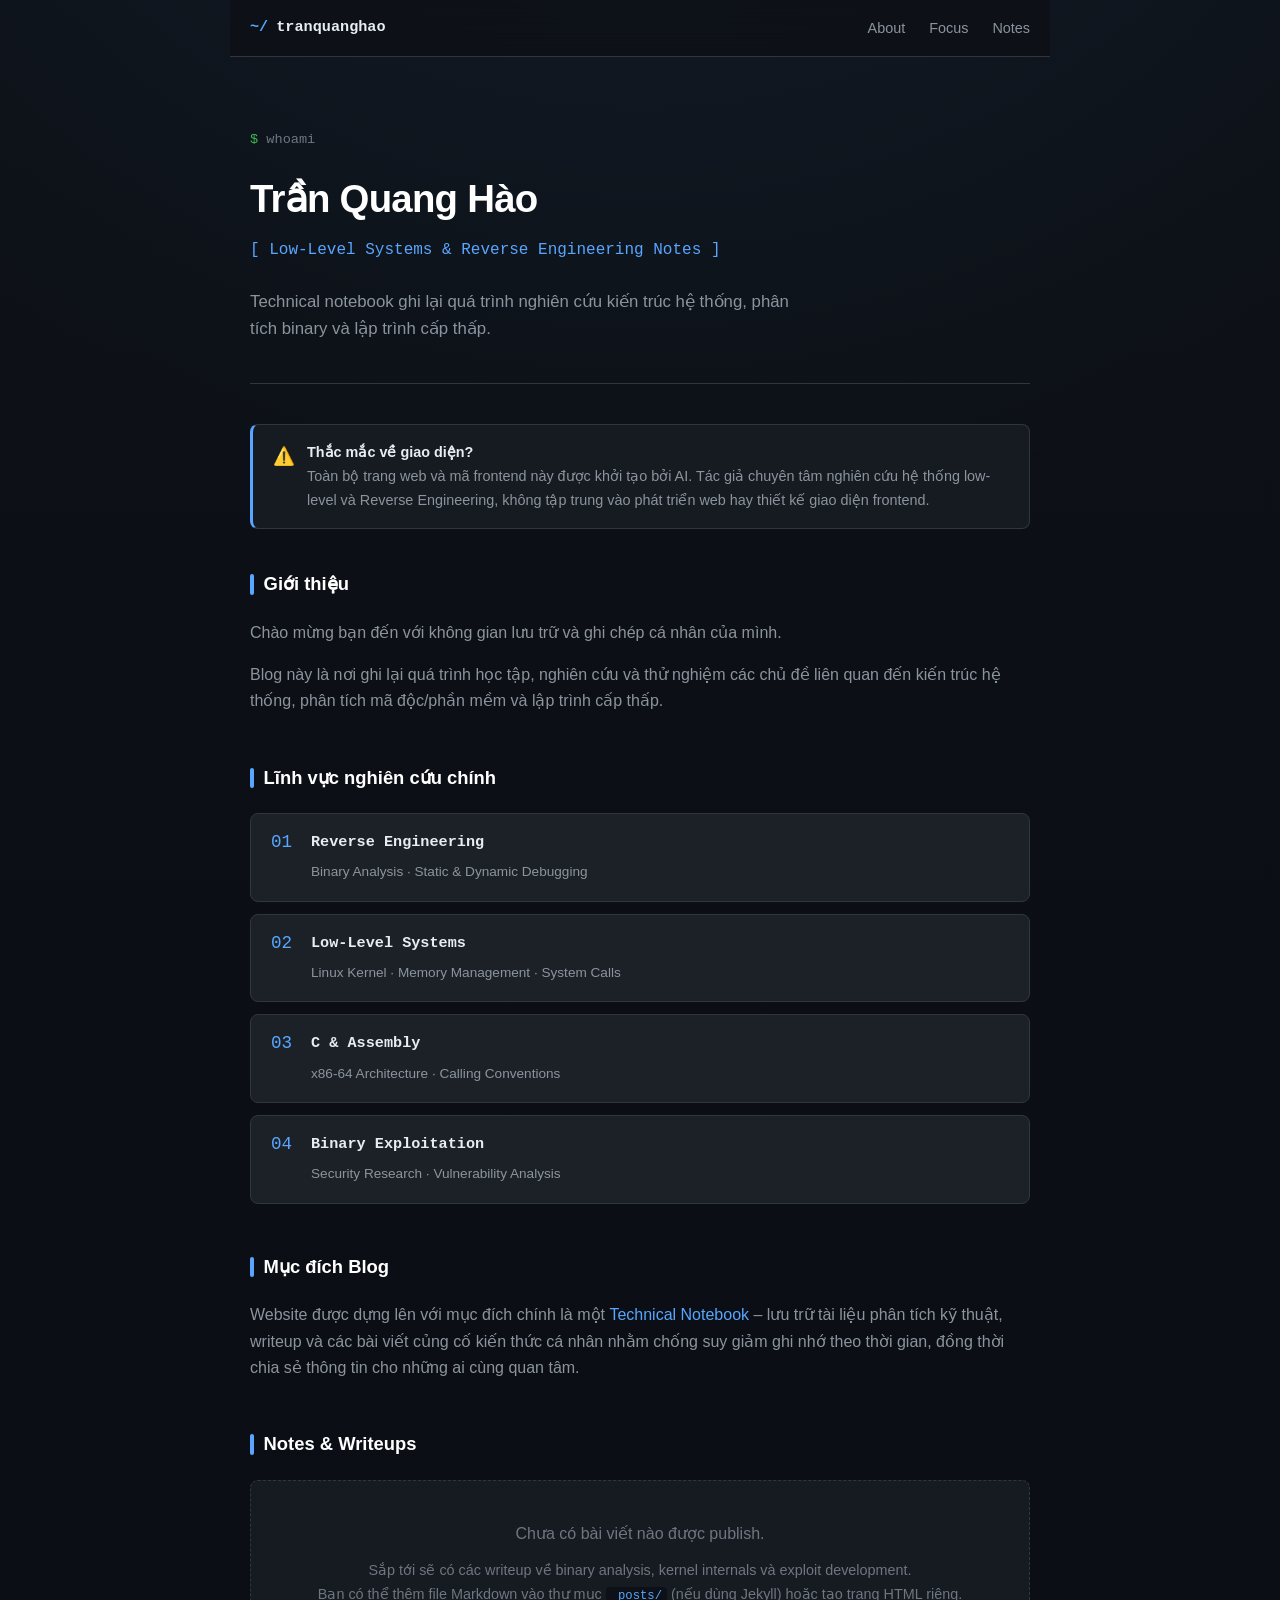
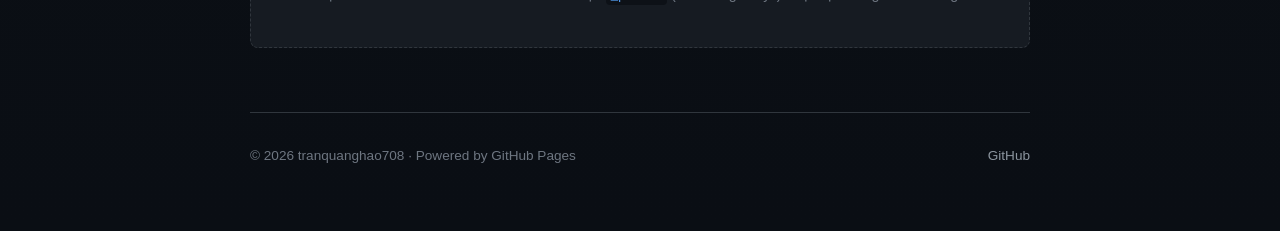
==== index.html @ 5f09a990 "Update index.html" ====
<!DOCTYPE html>
<html lang="vi">
<head>
    <meta charset="UTF-8">
    <meta name="viewport" content="width=device-width, initial-scale=1.0">
    <meta name="description" content="Technical notebook của Trần Quang Hào – Low-Level Systems, Reverse Engineering, Binary Analysis & Security Research.">
    <meta name="author" content="Trần Quang Hào">
    <title>Trần Quang Hào | Low-Level Systems & Reverse Engineering</title>
    
    <!-- Optional: Favicon (bạn có thể thay bằng file riêng) -->
    <link rel="icon" href="data:image/svg+xml,<svg xmlns='http://www.w3.org/2000/svg' viewBox='0 0 100 100'><text y='.9em' font-size='90'>⬡</text></svg>">
    
    <style>
        :root {
            --bg: #0d1117;
            --bg-elevated: #161b22;
            --bg-card: #1c2128;
            --border: #30363d;
            --border-hover: #484f58;
            --text: #e6edf3;
            --text-muted: #8b949e;
            --text-dim: #6e7681;
            --accent: #58a6ff;
            --accent-dim: #388bfd33;
            --green: #3fb950;
            --orange: #d29922;
            --red: #f85149;
            --code-bg: #0d1117;
            --font-mono: "SFMono-Regular", "Cascadia Code", "Fira Code", Consolas, "Liberation Mono", Menlo, monospace;
            --font-sans: -apple-system, BlinkMacSystemFont, "Segoe UI", "Noto Sans", Helvetica, Arial, sans-serif;
            --radius: 8px;
            --shadow: 0 4px 24px rgba(0,0,0,0.4);
        }

        * {
            box-sizing: border-box;
            margin: 0;
            padding: 0;
        }

        html {
            scroll-behavior: smooth;
        }

        body {
            font-family: var(--font-sans);
            background: var(--bg);
            color: var(--text);
            line-height: 1.65;
            min-height: 100vh;
            background-image: 
                radial-gradient(ellipse 80% 50% at 50% -20%, rgba(88, 166, 255, 0.08), transparent),
                linear-gradient(180deg, var(--bg) 0%, #0a0e14 100%);
        }

        /* ===== Layout ===== */
        .container {
            max-width: 820px;
            margin: 0 auto;
            padding: 0 1.25rem 4rem;
        }

        /* ===== Header / Nav ===== */
        .top-bar {
            position: sticky;
            top: 0;
            z-index: 100;
            background: rgba(13, 17, 23, 0.85);
            backdrop-filter: blur(12px);
            border-bottom: 1px solid var(--border);
            margin: 0 -1.25rem 2.5rem;
            padding: 0 1.25rem;
        }

        .nav {
            display: flex;
            align-items: center;
            justify-content: space-between;
            height: 56px;
            max-width: 820px;
            margin: 0 auto;
        }

        .logo {
            font-family: var(--font-mono);
            font-size: 0.95rem;
            font-weight: 600;
            color: var(--text);
            text-decoration: none;
            display: flex;
            align-items: center;
            gap: 0.5rem;
        }

        .logo span {
            color: var(--accent);
        }

        .nav-links {
            display: flex;
            gap: 1.5rem;
            list-style: none;
        }

        .nav-links a {
            color: var(--text-muted);
            text-decoration: none;
            font-size: 0.9rem;
            transition: color 0.2s;
        }

        .nav-links a:hover {
            color: var(--accent);
        }

        /* ===== Hero ===== */
        header.hero {
            padding: 2rem 0 2.5rem;
            border-bottom: 1px solid var(--border);
            margin-bottom: 2.5rem;
        }

        .terminal-prompt {
            font-family: var(--font-mono);
            font-size: 0.85rem;
            color: var(--text-dim);
            margin-bottom: 1rem;
        }

        .terminal-prompt::before {
            content: "$ ";
            color: var(--green);
        }

        h1 {
            font-size: clamp(1.8rem, 5vw, 2.4rem);
            font-weight: 700;
            letter-spacing: -0.02em;
            color: #fff;
            margin-bottom: 0.4rem;
        }

        .subtitle {
            font-family: var(--font-mono);
            font-size: 1rem;
            color: var(--accent);
            margin-bottom: 1.5rem;
        }

        .tagline {
            color: var(--text-muted);
            font-size: 1.05rem;
            max-width: 540px;
        }

        /* ===== Disclaimer ===== */
        .disclaimer {
            background: var(--bg-elevated);
            border: 1px solid var(--border);
            border-left: 3px solid var(--accent);
            border-radius: var(--radius);
            padding: 1rem 1.25rem;
            margin-bottom: 2.5rem;
            font-size: 0.9rem;
            color: var(--text-muted);
            display: flex;
            gap: 0.75rem;
            align-items: flex-start;
        }

        .disclaimer-icon {
            font-size: 1.1rem;
            flex-shrink: 0;
            margin-top: 1px;
        }

        /* ===== Sections ===== */
        section {
            margin-bottom: 3rem;
        }

        .section-title {
            font-size: 1.15rem;
            font-weight: 600;
            color: #fff;
            margin-bottom: 1.25rem;
            display: flex;
            align-items: center;
            gap: 0.6rem;
        }

        .section-title::before {
            content: "";
            width: 4px;
            height: 1.1em;
            background: var(--accent);
            border-radius: 2px;
        }

        /* ===== Cards ===== */
        .card-grid {
            display: grid;
            gap: 1rem;
        }

        .card {
            background: var(--bg-card);
            border: 1px solid var(--border);
            border-radius: var(--radius);
            padding: 1.25rem 1.4rem;
            transition: border-color 0.2s, transform 0.2s, box-shadow 0.2s;
        }

        .card:hover {
            border-color: var(--border-hover);
            transform: translateY(-2px);
            box-shadow: var(--shadow);
        }

        .card h3 {
            font-family: var(--font-mono);
            font-size: 0.95rem;
            color: var(--accent);
            margin-bottom: 0.4rem;
            display: flex;
            align-items: center;
            gap: 0.5rem;
        }

        .card h3::before {
            content: "▸";
            color: var(--green);
            font-size: 0.85rem;
        }

        .card p {
            font-size: 0.9rem;
            color: var(--text-muted);
            margin: 0;
        }

        /* ===== Focus list (improved) ===== */
        .focus-list {
            list-style: none;
            display: grid;
            gap: 0.75rem;
        }

        .focus-item {
            background: var(--bg-card);
            border: 1px solid var(--border);
            border-radius: var(--radius);
            padding: 1rem 1.25rem;
            display: flex;
            align-items: flex-start;
            gap: 1rem;
            transition: border-color 0.2s;
        }

        .focus-item:hover {
            border-color: var(--accent);
        }

        .focus-icon {
            font-family: var(--font-mono);
            color: var(--accent);
            font-size: 1.1rem;
            line-height: 1.4;
            min-width: 1.5rem;
        }

        .focus-content strong {
            display: block;
            font-family: var(--font-mono);
            font-size: 0.95rem;
            color: var(--text);
            margin-bottom: 0.2rem;
        }

        .focus-content span {
            font-size: 0.85rem;
            color: var(--text-muted);
        }

        /* ===== About text ===== */
        .prose p {
            margin-bottom: 1rem;
            color: var(--text-muted);
        }

        .prose em {
            color: var(--accent);
            font-style: normal;
            font-weight: 500;
        }

        /* ===== Posts placeholder ===== */
        .posts-empty {
            background: var(--bg-elevated);
            border: 1px dashed var(--border);
            border-radius: var(--radius);
            padding: 2.5rem 1.5rem;
            text-align: center;
            color: var(--text-dim);
        }

        .posts-empty code {
            font-family: var(--font-mono);
            background: var(--code-bg);
            padding: 0.15em 0.4em;
            border-radius: 4px;
            color: var(--accent);
            font-size: 0.85em;
        }

        /* ===== Footer ===== */
        footer {
            margin-top: 4rem;
            padding-top: 2rem;
            border-top: 1px solid var(--border);
            display: flex;
            flex-wrap: wrap;
            justify-content: space-between;
            align-items: center;
            gap: 1rem;
            font-size: 0.85rem;
            color: var(--text-dim);
        }

        footer a {
            color: var(--text-muted);
            text-decoration: none;
            transition: color 0.2s;
        }

        footer a:hover {
            color: var(--accent);
        }

        .footer-links {
            display: flex;
            gap: 1.25rem;
        }

        /* ===== Responsive ===== */
        @media (max-width: 600px) {
            .nav-links {
                gap: 1rem;
            }
            .nav-links a {
                font-size: 0.85rem;
            }
            .focus-item {
                padding: 0.9rem 1rem;
            }
            footer {
                flex-direction: column;
                text-align: center;
            }
        }

        /* ===== Selection ===== */
        ::selection {
            background: var(--accent-dim);
            color: var(--accent);
        }
    </style>
</head>
<body>
    <div class="container">
        <!-- Top navigation -->
        <div class="top-bar">
            <nav class="nav">
                <a href="#" class="logo">
                    <span>~/</span>tranquanghao
                </a>
                <ul class="nav-links">
                    <li><a href="#about">About</a></li>
                    <li><a href="#focus">Focus</a></li>
                    <li><a href="#posts">Notes</a></li>
                </ul>
            </nav>
        </div>

        <!-- Hero -->
        <header class="hero">
            <div class="terminal-prompt">whoami</div>
            <h1>Trần Quang Hào</h1>
            <p class="subtitle">[ Low-Level Systems & Reverse Engineering Notes ]</p>
            <p class="tagline">
                Technical notebook ghi lại quá trình nghiên cứu kiến trúc hệ thống, 
                phân tích binary và lập trình cấp thấp.
            </p>
        </header>

        <!-- Disclaimer -->
        <div class="disclaimer">
            <span class="disclaimer-icon">⚠️</span>
            <div>
                <strong style="color: var(--text);">Thắc mắc về giao diện?</strong><br>
                Toàn bộ trang web và mã frontend này được khởi tạo bởi AI. 
                Tác giả chuyên tâm nghiên cứu hệ thống low-level và Reverse Engineering, 
                không tập trung vào phát triển web hay thiết kế giao diện frontend.
            </div>
        </div>

        <!-- About -->
        <section id="about">
            <h2 class="section-title">Giới thiệu</h2>
            <div class="prose">
                <p>Chào mừng bạn đến với không gian lưu trữ và ghi chép cá nhân của mình.</p>
                <p>
                    Blog này là nơi ghi lại quá trình học tập, nghiên cứu và thử nghiệm 
                    các chủ đề liên quan đến kiến trúc hệ thống, phân tích mã độc/phần mềm 
                    và lập trình cấp thấp.
                </p>
            </div>
        </section>

        <!-- Focus areas -->
        <section id="focus">
            <h2 class="section-title">Lĩnh vực nghiên cứu chính</h2>
            <ul class="focus-list">
                <li class="focus-item">
                    <span class="focus-icon">01</span>
                    <div class="focus-content">
                        <strong>Reverse Engineering</strong>
                        <span>Binary Analysis · Static & Dynamic Debugging</span>
                    </div>
                </li>
                <li class="focus-item">
                    <span class="focus-icon">02</span>
                    <div class="focus-content">
                        <strong>Low-Level Systems</strong>
                        <span>Linux Kernel · Memory Management · System Calls</span>
                    </div>
                </li>
                <li class="focus-item">
                    <span class="focus-icon">03</span>
                    <div class="focus-content">
                        <strong>C & Assembly</strong>
                        <span>x86-64 Architecture · Calling Conventions</span>
                    </div>
                </li>
                <li class="focus-item">
                    <span class="focus-icon">04</span>
                    <div class="focus-content">
                        <strong>Binary Exploitation</strong>
                        <span>Security Research · Vulnerability Analysis</span>
                    </div>
                </li>
            </ul>
        </section>

        <!-- Purpose -->
        <section>
            <h2 class="section-title">Mục đích Blog</h2>
            <div class="prose">
                <p>
                    Website được dựng lên với mục đích chính là một 
                    <em>Technical Notebook</em> – lưu trữ tài liệu phân tích kỹ thuật, 
                    writeup và các bài viết củng cố kiến thức cá nhân nhằm chống suy giảm 
                    ghi nhớ theo thời gian, đồng thời chia sẻ thông tin cho những ai cùng quan tâm.
                </p>
            </div>
        </section>

        <!-- Posts / Notes (placeholder for future content) -->
        <section id="posts">
            <h2 class="section-title">Notes & Writeups</h2>
            <div class="posts-empty">
                <p style="margin-bottom: 0.75rem;">Chưa có bài viết nào được publish.</p>
                <p style="font-size: 0.9rem;">
                    Sắp tới sẽ có các writeup về binary analysis, kernel internals và exploit development.<br>
                    Bạn có thể thêm file Markdown vào thư mục <code>_posts/</code> (nếu dùng Jekyll) 
                    hoặc tạo trang HTML riêng.
                </p>
            </div>
        </section>

        <!-- Footer -->
        <footer>
            <p>© 2026 tranquanghao708 · Powered by GitHub Pages</p>
            <div class="footer-links">
                <a href="https://github.com/tranquanghao708" target="_blank" rel="noopener">GitHub</a>
                <!-- Thêm link khác nếu muốn: Twitter/X, LinkedIn, Email... -->
            </div>
        </footer>
    </div>

    <script>
        // Smooth highlight nav khi scroll (optional, nhẹ)
        const sections = document.querySelectorAll('section[id]');
        const navLinks = document.querySelectorAll('.nav-links a');

        window.addEventListener('scroll', () => {
            let current = '';
            sections.forEach(section => {
                const sectionTop = section.offsetTop - 100;
                if (scrollY >= sectionTop) {
                    current = section.getAttribute('id');
                }
            });
            navLinks.forEach(link => {
                link.style.color = '';
                if (link.getAttribute('href') === `#${current}`) {
                    link.style.color = 'var(--accent)';
                }
            });
        });
    </script>
</body>
</html>
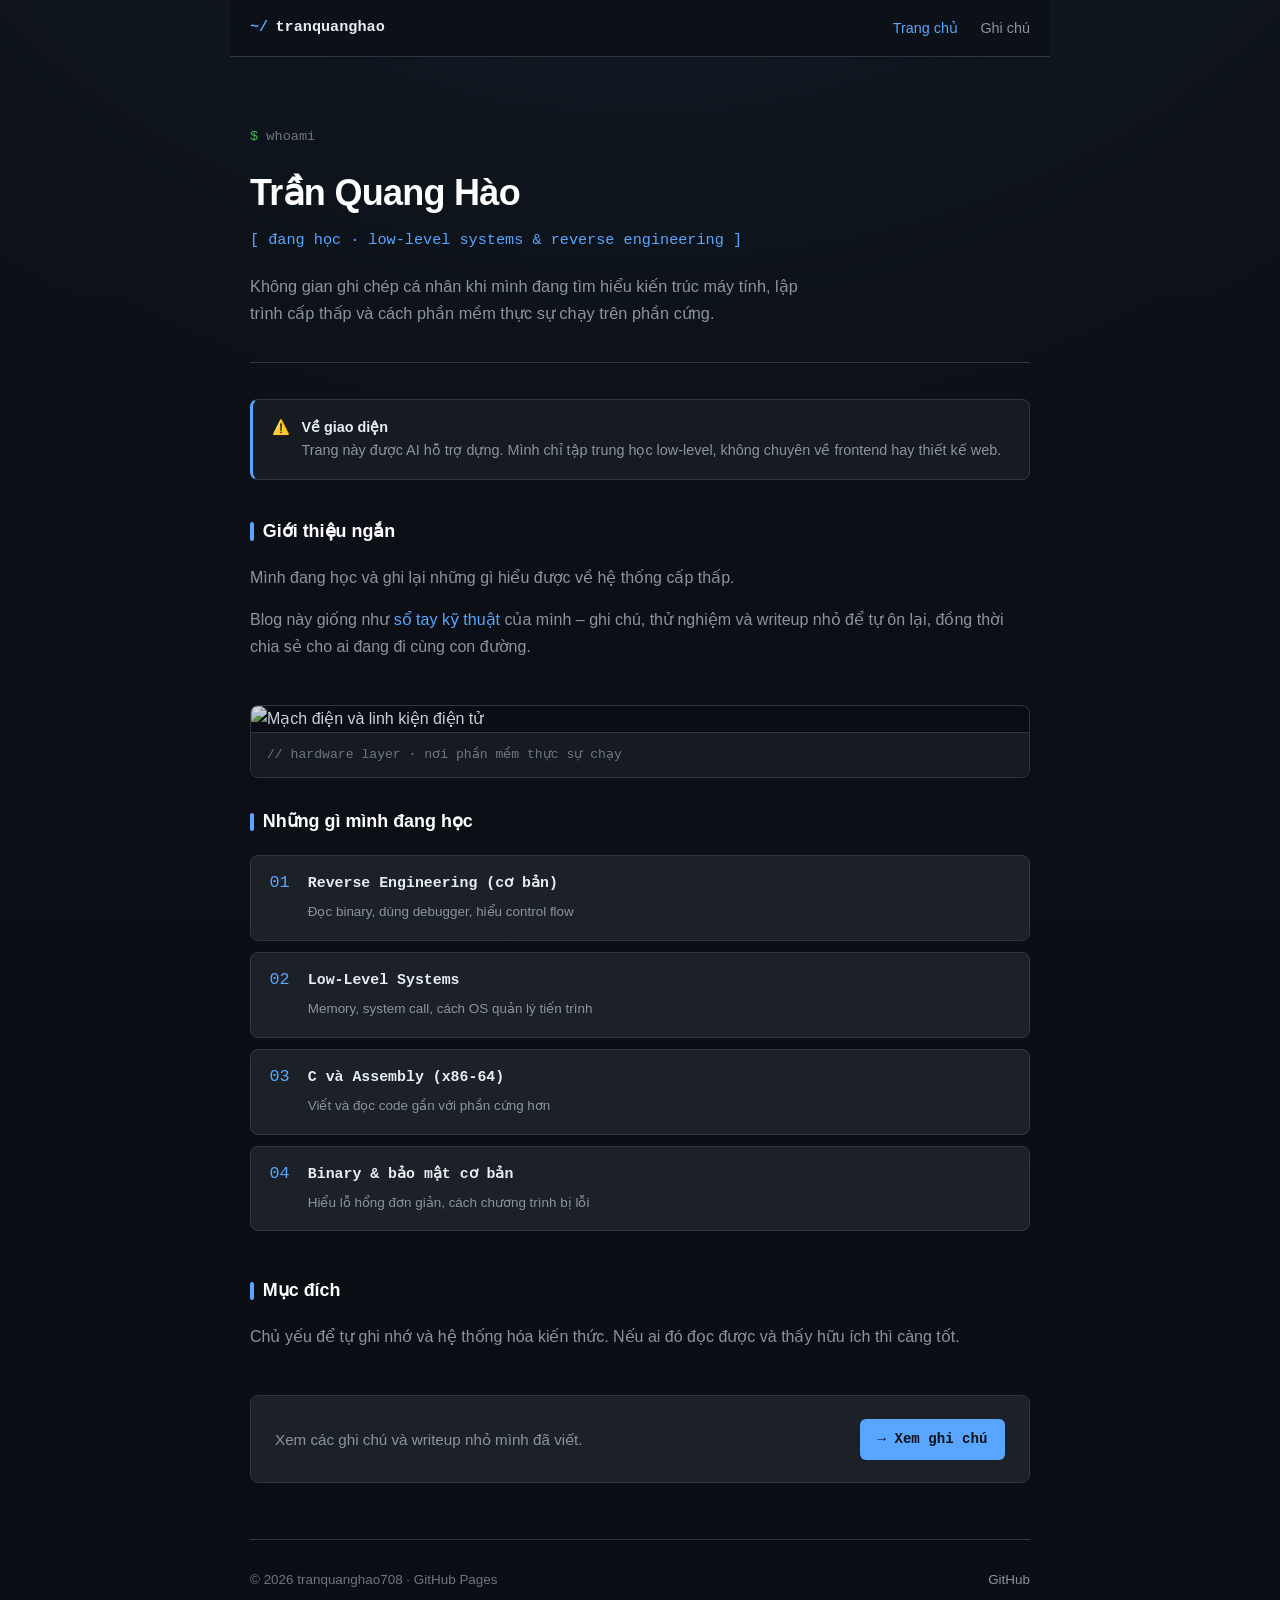
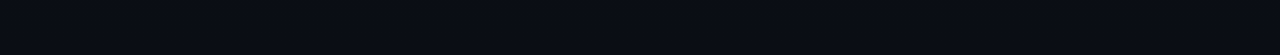
==== commit a0498700: "Update index.html" ====
--- a/index.html
+++ b/index.html
@@ -3,13 +3,9 @@
 <head>
     <meta charset="UTF-8">
     <meta name="viewport" content="width=device-width, initial-scale=1.0">
-    <meta name="description" content="Technical notebook của Trần Quang Hào – Low-Level Systems, Reverse Engineering, Binary Analysis & Security Research.">
-    <meta name="author" content="Trần Quang Hào">
-    <title>Trần Quang Hào | Low-Level Systems & Reverse Engineering</title>
-    
-    <!-- Optional: Favicon (bạn có thể thay bằng file riêng) -->
+    <meta name="description" content="Ghi chú học tập low-level systems & reverse engineering của Trần Quang Hào.">
+    <title>Trần Quang Hào | Đang học Low-Level & Reverse Engineering</title>
     <link rel="icon" href="data:image/svg+xml,<svg xmlns='http://www.w3.org/2000/svg' viewBox='0 0 100 100'><text y='.9em' font-size='90'>⬡</text></svg>">
-    
     <style>
         :root {
             --bg: #0d1117;
@@ -23,491 +19,285 @@
             --accent: #58a6ff;
             --accent-dim: #388bfd33;
             --green: #3fb950;
-            --orange: #d29922;
-            --red: #f85149;
-            --code-bg: #0d1117;
-            --font-mono: "SFMono-Regular", "Cascadia Code", "Fira Code", Consolas, "Liberation Mono", Menlo, monospace;
+            --font-mono: "SFMono-Regular", "Cascadia Code", "Fira Code", Consolas, Menlo, monospace;
             --font-sans: -apple-system, BlinkMacSystemFont, "Segoe UI", "Noto Sans", Helvetica, Arial, sans-serif;
             --radius: 8px;
             --shadow: 0 4px 24px rgba(0,0,0,0.4);
         }
-
-        * {
-            box-sizing: border-box;
-            margin: 0;
-            padding: 0;
-        }
-
-        html {
-            scroll-behavior: smooth;
-        }
-
+        * { box-sizing: border-box; margin: 0; padding: 0; }
+        html { scroll-behavior: smooth; }
         body {
             font-family: var(--font-sans);
             background: var(--bg);
             color: var(--text);
             line-height: 1.65;
             min-height: 100vh;
-            background-image: 
-                radial-gradient(ellipse 80% 50% at 50% -20%, rgba(88, 166, 255, 0.08), transparent),
+            background-image:
+                radial-gradient(ellipse 80% 50% at 50% -20%, rgba(88,166,255,0.07), transparent),
                 linear-gradient(180deg, var(--bg) 0%, #0a0e14 100%);
         }
-
-        /* ===== Layout ===== */
-        .container {
-            max-width: 820px;
-            margin: 0 auto;
-            padding: 0 1.25rem 4rem;
-        }
-
-        /* ===== Header / Nav ===== */
+        .container { max-width: 820px; margin: 0 auto; padding: 0 1.25rem 4rem; }
+
+        /* Nav */
         .top-bar {
-            position: sticky;
-            top: 0;
-            z-index: 100;
-            background: rgba(13, 17, 23, 0.85);
+            position: sticky; top: 0; z-index: 100;
+            background: rgba(13,17,23,0.88);
             backdrop-filter: blur(12px);
             border-bottom: 1px solid var(--border);
             margin: 0 -1.25rem 2.5rem;
             padding: 0 1.25rem;
         }
-
         .nav {
-            display: flex;
-            align-items: center;
-            justify-content: space-between;
-            height: 56px;
-            max-width: 820px;
-            margin: 0 auto;
-        }
-
+            display: flex; align-items: center; justify-content: space-between;
+            height: 56px; max-width: 820px; margin: 0 auto;
+        }
         .logo {
-            font-family: var(--font-mono);
-            font-size: 0.95rem;
-            font-weight: 600;
-            color: var(--text);
-            text-decoration: none;
-            display: flex;
-            align-items: center;
-            gap: 0.5rem;
-        }
-
-        .logo span {
-            color: var(--accent);
-        }
-
-        .nav-links {
-            display: flex;
-            gap: 1.5rem;
-            list-style: none;
-        }
-
+            font-family: var(--font-mono); font-size: 0.95rem; font-weight: 600;
+            color: var(--text); text-decoration: none;
+            display: flex; align-items: center; gap: 0.45rem;
+        }
+        .logo span { color: var(--accent); }
+        .nav-links { display: flex; gap: 1.4rem; list-style: none; }
         .nav-links a {
-            color: var(--text-muted);
-            text-decoration: none;
-            font-size: 0.9rem;
+            color: var(--text-muted); text-decoration: none; font-size: 0.9rem;
             transition: color 0.2s;
         }
-
-        .nav-links a:hover {
-            color: var(--accent);
-        }
-
-        /* ===== Hero ===== */
+        .nav-links a:hover, .nav-links a.active { color: var(--accent); }
+
+        /* Hero */
         header.hero {
-            padding: 2rem 0 2.5rem;
+            padding: 1.8rem 0 2.2rem;
             border-bottom: 1px solid var(--border);
-            margin-bottom: 2.5rem;
-        }
-
+            margin-bottom: 2.2rem;
+        }
         .terminal-prompt {
-            font-family: var(--font-mono);
-            font-size: 0.85rem;
-            color: var(--text-dim);
-            margin-bottom: 1rem;
-        }
-
-        .terminal-prompt::before {
-            content: "$ ";
-            color: var(--green);
-        }
-
+            font-family: var(--font-mono); font-size: 0.85rem;
+            color: var(--text-dim); margin-bottom: 0.9rem;
+        }
+        .terminal-prompt::before { content: "$ "; color: var(--green); }
         h1 {
-            font-size: clamp(1.8rem, 5vw, 2.4rem);
-            font-weight: 700;
-            letter-spacing: -0.02em;
-            color: #fff;
-            margin-bottom: 0.4rem;
-        }
-
+            font-size: clamp(1.7rem, 5vw, 2.25rem);
+            font-weight: 700; letter-spacing: -0.02em;
+            color: #fff; margin-bottom: 0.35rem;
+        }
         .subtitle {
-            font-family: var(--font-mono);
-            font-size: 1rem;
-            color: var(--accent);
-            margin-bottom: 1.5rem;
-        }
-
-        .tagline {
-            color: var(--text-muted);
-            font-size: 1.05rem;
-            max-width: 540px;
-        }
-
-        /* ===== Disclaimer ===== */
+            font-family: var(--font-mono); font-size: 0.95rem;
+            color: var(--accent); margin-bottom: 1.3rem;
+        }
+        .tagline { color: var(--text-muted); font-size: 1.02rem; max-width: 560px; }
+
+        /* Disclaimer */
         .disclaimer {
             background: var(--bg-elevated);
             border: 1px solid var(--border);
             border-left: 3px solid var(--accent);
             border-radius: var(--radius);
-            padding: 1rem 1.25rem;
-            margin-bottom: 2.5rem;
-            font-size: 0.9rem;
-            color: var(--text-muted);
-            display: flex;
-            gap: 0.75rem;
-            align-items: flex-start;
-        }
-
-        .disclaimer-icon {
-            font-size: 1.1rem;
-            flex-shrink: 0;
-            margin-top: 1px;
-        }
-
-        /* ===== Sections ===== */
-        section {
-            margin-bottom: 3rem;
-        }
-
+            padding: 1rem 1.2rem;
+            margin-bottom: 2.3rem;
+            font-size: 0.9rem; color: var(--text-muted);
+            display: flex; gap: 0.7rem; align-items: flex-start;
+        }
+
+        section { margin-bottom: 2.8rem; }
         .section-title {
-            font-size: 1.15rem;
-            font-weight: 600;
-            color: #fff;
-            margin-bottom: 1.25rem;
-            display: flex;
-            align-items: center;
-            gap: 0.6rem;
-        }
-
+            font-size: 1.12rem; font-weight: 600; color: #fff;
+            margin-bottom: 1.15rem;
+            display: flex; align-items: center; gap: 0.55rem;
+        }
         .section-title::before {
-            content: "";
-            width: 4px;
-            height: 1.1em;
-            background: var(--accent);
-            border-radius: 2px;
-        }
-
-        /* ===== Cards ===== */
-        .card-grid {
-            display: grid;
-            gap: 1rem;
-        }
-
-        .card {
-            background: var(--bg-card);
-            border: 1px solid var(--border);
-            border-radius: var(--radius);
-            padding: 1.25rem 1.4rem;
-            transition: border-color 0.2s, transform 0.2s, box-shadow 0.2s;
-        }
-
-        .card:hover {
-            border-color: var(--border-hover);
-            transform: translateY(-2px);
-            box-shadow: var(--shadow);
-        }
-
-        .card h3 {
-            font-family: var(--font-mono);
-            font-size: 0.95rem;
-            color: var(--accent);
-            margin-bottom: 0.4rem;
-            display: flex;
-            align-items: center;
-            gap: 0.5rem;
-        }
-
-        .card h3::before {
-            content: "▸";
-            color: var(--green);
-            font-size: 0.85rem;
-        }
-
-        .card p {
-            font-size: 0.9rem;
-            color: var(--text-muted);
-            margin: 0;
-        }
-
-        /* ===== Focus list (improved) ===== */
-        .focus-list {
-            list-style: none;
-            display: grid;
-            gap: 0.75rem;
-        }
-
+            content: ""; width: 4px; height: 1.05em;
+            background: var(--accent); border-radius: 2px;
+        }
+
+        .prose p { margin-bottom: 1rem; color: var(--text-muted); }
+        .prose em { color: var(--accent); font-style: normal; font-weight: 500; }
+
+        /* Focus – khiêm tốn hơn */
+        .focus-list { list-style: none; display: grid; gap: 0.7rem; }
         .focus-item {
             background: var(--bg-card);
             border: 1px solid var(--border);
             border-radius: var(--radius);
-            padding: 1rem 1.25rem;
-            display: flex;
-            align-items: flex-start;
-            gap: 1rem;
+            padding: 0.95rem 1.15rem;
+            display: flex; gap: 1rem; align-items: flex-start;
             transition: border-color 0.2s;
         }
-
-        .focus-item:hover {
-            border-color: var(--accent);
-        }
-
+        .focus-item:hover { border-color: var(--accent); }
         .focus-icon {
+            font-family: var(--font-mono); color: var(--accent);
+            font-size: 1.05rem; min-width: 1.4rem; line-height: 1.4;
+        }
+        .focus-content strong {
+            display: block; font-family: var(--font-mono);
+            font-size: 0.93rem; color: var(--text); margin-bottom: 0.15rem;
+        }
+        .focus-content span { font-size: 0.84rem; color: var(--text-muted); }
+
+        /* Circuit visual */
+        .circuit-block {
+            margin: 1.8rem 0;
+            border-radius: var(--radius);
+            overflow: hidden;
+            border: 1px solid var(--border);
+            background: #0a0e14;
+        }
+        .circuit-block img {
+            width: 100%; height: auto; display: block;
+            opacity: 0.85; filter: grayscale(20%) contrast(1.05);
+        }
+        .circuit-caption {
+            padding: 0.7rem 1rem;
+            font-size: 0.82rem; color: var(--text-dim);
+            background: var(--bg-elevated);
+            border-top: 1px solid var(--border);
             font-family: var(--font-mono);
-            color: var(--accent);
-            font-size: 1.1rem;
-            line-height: 1.4;
-            min-width: 1.5rem;
-        }
-
-        .focus-content strong {
-            display: block;
-            font-family: var(--font-mono);
-            font-size: 0.95rem;
-            color: var(--text);
-            margin-bottom: 0.2rem;
-        }
-
-        .focus-content span {
-            font-size: 0.85rem;
-            color: var(--text-muted);
-        }
-
-        /* ===== About text ===== */
-        .prose p {
-            margin-bottom: 1rem;
-            color: var(--text-muted);
-        }
-
-        .prose em {
-            color: var(--accent);
-            font-style: normal;
-            font-weight: 500;
-        }
-
-        /* ===== Posts placeholder ===== */
-        .posts-empty {
-            background: var(--bg-elevated);
-            border: 1px dashed var(--border);
+        }
+
+        /* CTA to notes */
+        .cta-card {
+            background: var(--bg-card);
+            border: 1px solid var(--border);
             border-radius: var(--radius);
-            padding: 2.5rem 1.5rem;
-            text-align: center;
-            color: var(--text-dim);
-        }
-
-        .posts-empty code {
-            font-family: var(--font-mono);
-            background: var(--code-bg);
-            padding: 0.15em 0.4em;
-            border-radius: 4px;
-            color: var(--accent);
-            font-size: 0.85em;
-        }
-
-        /* ===== Footer ===== */
+            padding: 1.4rem 1.5rem;
+            display: flex; justify-content: space-between; align-items: center;
+            gap: 1rem; flex-wrap: wrap;
+        }
+        .cta-card p { color: var(--text-muted); font-size: 0.95rem; margin: 0; }
+        .btn {
+            display: inline-flex; align-items: center; gap: 0.4rem;
+            background: var(--accent); color: #0d1117;
+            font-family: var(--font-mono); font-size: 0.88rem; font-weight: 600;
+            padding: 0.55rem 1.1rem; border-radius: 6px;
+            text-decoration: none; transition: opacity 0.2s, transform 0.15s;
+        }
+        .btn:hover { opacity: 0.9; transform: translateY(-1px); }
+
         footer {
-            margin-top: 4rem;
-            padding-top: 2rem;
+            margin-top: 3.5rem; padding-top: 1.8rem;
             border-top: 1px solid var(--border);
-            display: flex;
-            flex-wrap: wrap;
-            justify-content: space-between;
-            align-items: center;
-            gap: 1rem;
-            font-size: 0.85rem;
-            color: var(--text-dim);
-        }
-
-        footer a {
-            color: var(--text-muted);
-            text-decoration: none;
-            transition: color 0.2s;
-        }
-
-        footer a:hover {
-            color: var(--accent);
-        }
-
-        .footer-links {
-            display: flex;
-            gap: 1.25rem;
-        }
-
-        /* ===== Responsive ===== */
+            display: flex; flex-wrap: wrap; justify-content: space-between;
+            align-items: center; gap: 1rem;
+            font-size: 0.84rem; color: var(--text-dim);
+        }
+        footer a { color: var(--text-muted); text-decoration: none; }
+        footer a:hover { color: var(--accent); }
+        .footer-links { display: flex; gap: 1.2rem; }
+
         @media (max-width: 600px) {
-            .nav-links {
-                gap: 1rem;
-            }
-            .nav-links a {
-                font-size: 0.85rem;
-            }
-            .focus-item {
-                padding: 0.9rem 1rem;
-            }
-            footer {
-                flex-direction: column;
-                text-align: center;
-            }
-        }
-
-        /* ===== Selection ===== */
-        ::selection {
-            background: var(--accent-dim);
-            color: var(--accent);
-        }
+            .nav-links { gap: 1rem; }
+            .nav-links a { font-size: 0.84rem; }
+            footer { flex-direction: column; text-align: center; }
+        }
+        ::selection { background: var(--accent-dim); color: var(--accent); }
     </style>
 </head>
 <body>
-    <div class="container">
-        <!-- Top navigation -->
-        <div class="top-bar">
-            <nav class="nav">
-                <a href="#" class="logo">
-                    <span>~/</span>tranquanghao
-                </a>
-                <ul class="nav-links">
-                    <li><a href="#about">About</a></li>
-                    <li><a href="#focus">Focus</a></li>
-                    <li><a href="#posts">Notes</a></li>
-                </ul>
-            </nav>
+<div class="container">
+    <div class="top-bar">
+        <nav class="nav">
+            <a href="index.html" class="logo"><span>~/</span>tranquanghao</a>
+            <ul class="nav-links">
+                <li><a href="index.html" class="active">Trang chủ</a></li>
+                <li><a href="notes.html">Ghi chú</a></li>
+            </ul>
+        </nav>
+    </div>
+
+    <header class="hero">
+        <div class="terminal-prompt">whoami</div>
+        <h1>Trần Quang Hào</h1>
+        <p class="subtitle">[ đang học · low-level systems & reverse engineering ]</p>
+        <p class="tagline">
+            Không gian ghi chép cá nhân khi mình đang tìm hiểu kiến trúc máy tính, 
+            lập trình cấp thấp và cách phần mềm thực sự chạy trên phần cứng.
+        </p>
+    </header>
+
+    <div class="disclaimer">
+        <span>⚠️</span>
+        <div>
+            <strong style="color:var(--text)">Về giao diện</strong><br>
+            Trang này được AI hỗ trợ dựng. Mình chỉ tập trung học low-level, 
+            không chuyên về frontend hay thiết kế web.
         </div>
-
-        <!-- Hero -->
-        <header class="hero">
-            <div class="terminal-prompt">whoami</div>
-            <h1>Trần Quang Hào</h1>
-            <p class="subtitle">[ Low-Level Systems & Reverse Engineering Notes ]</p>
-            <p class="tagline">
-                Technical notebook ghi lại quá trình nghiên cứu kiến trúc hệ thống, 
-                phân tích binary và lập trình cấp thấp.
+    </div>
+
+    <section>
+        <h2 class="section-title">Giới thiệu ngắn</h2>
+        <div class="prose">
+            <p>Mình đang học và ghi lại những gì hiểu được về hệ thống cấp thấp.</p>
+            <p>
+                Blog này giống như <em>sổ tay kỹ thuật</em> của mình – 
+                ghi chú, thử nghiệm và writeup nhỏ để tự ôn lại, 
+                đồng thời chia sẻ cho ai đang đi cùng con đường.
             </p>
-        </header>
-
-        <!-- Disclaimer -->
-        <div class="disclaimer">
-            <span class="disclaimer-icon">⚠️</span>
-            <div>
-                <strong style="color: var(--text);">Thắc mắc về giao diện?</strong><br>
-                Toàn bộ trang web và mã frontend này được khởi tạo bởi AI. 
-                Tác giả chuyên tâm nghiên cứu hệ thống low-level và Reverse Engineering, 
-                không tập trung vào phát triển web hay thiết kế giao diện frontend.
-            </div>
         </div>
-
-        <!-- About -->
-        <section id="about">
-            <h2 class="section-title">Giới thiệu</h2>
-            <div class="prose">
-                <p>Chào mừng bạn đến với không gian lưu trữ và ghi chép cá nhân của mình.</p>
-                <p>
-                    Blog này là nơi ghi lại quá trình học tập, nghiên cứu và thử nghiệm 
-                    các chủ đề liên quan đến kiến trúc hệ thống, phân tích mã độc/phần mềm 
-                    và lập trình cấp thấp.
-                </p>
-            </div>
-        </section>
-
-        <!-- Focus areas -->
-        <section id="focus">
-            <h2 class="section-title">Lĩnh vực nghiên cứu chính</h2>
-            <ul class="focus-list">
-                <li class="focus-item">
-                    <span class="focus-icon">01</span>
-                    <div class="focus-content">
-                        <strong>Reverse Engineering</strong>
-                        <span>Binary Analysis · Static & Dynamic Debugging</span>
-                    </div>
-                </li>
-                <li class="focus-item">
-                    <span class="focus-icon">02</span>
-                    <div class="focus-content">
-                        <strong>Low-Level Systems</strong>
-                        <span>Linux Kernel · Memory Management · System Calls</span>
-                    </div>
-                </li>
-                <li class="focus-item">
-                    <span class="focus-icon">03</span>
-                    <div class="focus-content">
-                        <strong>C & Assembly</strong>
-                        <span>x86-64 Architecture · Calling Conventions</span>
-                    </div>
-                </li>
-                <li class="focus-item">
-                    <span class="focus-icon">04</span>
-                    <div class="focus-content">
-                        <strong>Binary Exploitation</strong>
-                        <span>Security Research · Vulnerability Analysis</span>
-                    </div>
-                </li>
-            </ul>
-        </section>
-
-        <!-- Purpose -->
-        <section>
-            <h2 class="section-title">Mục đích Blog</h2>
-            <div class="prose">
-                <p>
-                    Website được dựng lên với mục đích chính là một 
-                    <em>Technical Notebook</em> – lưu trữ tài liệu phân tích kỹ thuật, 
-                    writeup và các bài viết củng cố kiến thức cá nhân nhằm chống suy giảm 
-                    ghi nhớ theo thời gian, đồng thời chia sẻ thông tin cho những ai cùng quan tâm.
-                </p>
-            </div>
-        </section>
-
-        <!-- Posts / Notes (placeholder for future content) -->
-        <section id="posts">
-            <h2 class="section-title">Notes & Writeups</h2>
-            <div class="posts-empty">
-                <p style="margin-bottom: 0.75rem;">Chưa có bài viết nào được publish.</p>
-                <p style="font-size: 0.9rem;">
-                    Sắp tới sẽ có các writeup về binary analysis, kernel internals và exploit development.<br>
-                    Bạn có thể thêm file Markdown vào thư mục <code>_posts/</code> (nếu dùng Jekyll) 
-                    hoặc tạo trang HTML riêng.
-                </p>
-            </div>
-        </section>
-
-        <!-- Footer -->
-        <footer>
-            <p>© 2026 tranquanghao708 · Powered by GitHub Pages</p>
-            <div class="footer-links">
-                <a href="https://github.com/tranquanghao708" target="_blank" rel="noopener">GitHub</a>
-                <!-- Thêm link khác nếu muốn: Twitter/X, LinkedIn, Email... -->
-            </div>
-        </footer>
+    </section>
+
+    <!-- Hình mạch điện / low-level -->
+    <div class="circuit-block">
+        <!-- Ảnh PCB / mạch điện công khai (Unsplash) -->
+        <img src="https://images.unsplash.com/photo-1518770660439-4636190af475?w=900&q=80" 
+             alt="Mạch điện và linh kiện điện tử" 
+             loading="lazy">
+        <div class="circuit-caption">// hardware layer · nơi phần mềm thực sự chạy</div>
     </div>
 
-    <script>
-        // Smooth highlight nav khi scroll (optional, nhẹ)
-        const sections = document.querySelectorAll('section[id]');
-        const navLinks = document.querySelectorAll('.nav-links a');
-
-        window.addEventListener('scroll', () => {
-            let current = '';
-            sections.forEach(section => {
-                const sectionTop = section.offsetTop - 100;
-                if (scrollY >= sectionTop) {
-                    current = section.getAttribute('id');
-                }
-            });
-            navLinks.forEach(link => {
-                link.style.color = '';
-                if (link.getAttribute('href') === `#${current}`) {
-                    link.style.color = 'var(--accent)';
-                }
-            });
-        });
-    </script>
+    <section>
+        <h2 class="section-title">Những gì mình đang học</h2>
+        <ul class="focus-list">
+            <li class="focus-item">
+                <span class="focus-icon">01</span>
+                <div class="focus-content">
+                    <strong>Reverse Engineering (cơ bản)</strong>
+                    <span>Đọc binary, dùng debugger, hiểu control flow</span>
+                </div>
+            </li>
+            <li class="focus-item">
+                <span class="focus-icon">02</span>
+                <div class="focus-content">
+                    <strong>Low-Level Systems</strong>
+                    <span>Memory, system call, cách OS quản lý tiến trình</span>
+                </div>
+            </li>
+            <li class="focus-item">
+                <span class="focus-icon">03</span>
+                <div class="focus-content">
+                    <strong>C và Assembly (x86-64)</strong>
+                    <span>Viết và đọc code gần với phần cứng hơn</span>
+                </div>
+            </li>
+            <li class="focus-item">
+                <span class="focus-icon">04</span>
+                <div class="focus-content">
+                    <strong>Binary & bảo mật cơ bản</strong>
+                    <span>Hiểu lỗ hổng đơn giản, cách chương trình bị lỗi</span>
+                </div>
+            </li>
+        </ul>
+    </section>
+
+    <section>
+        <h2 class="section-title">Mục đích</h2>
+        <div class="prose">
+            <p>
+                Chủ yếu để tự ghi nhớ và hệ thống hóa kiến thức. 
+                Nếu ai đó đọc được và thấy hữu ích thì càng tốt.
+            </p>
+        </div>
+    </section>
+
+    <div class="cta-card">
+        <p>Xem các ghi chú và writeup nhỏ mình đã viết.</p>
+        <a href="notes.html" class="btn">→ Xem ghi chú</a>
+    </div>
+
+    <footer>
+        <p>© 2026 tranquanghao708 · GitHub Pages</p>
+        <div class="footer-links">
+            <a href="https://github.com/tranquanghao708" target="_blank" rel="noopener">GitHub</a>
+        </div>
+    </footer>
+</div>
 </body>
 </html>
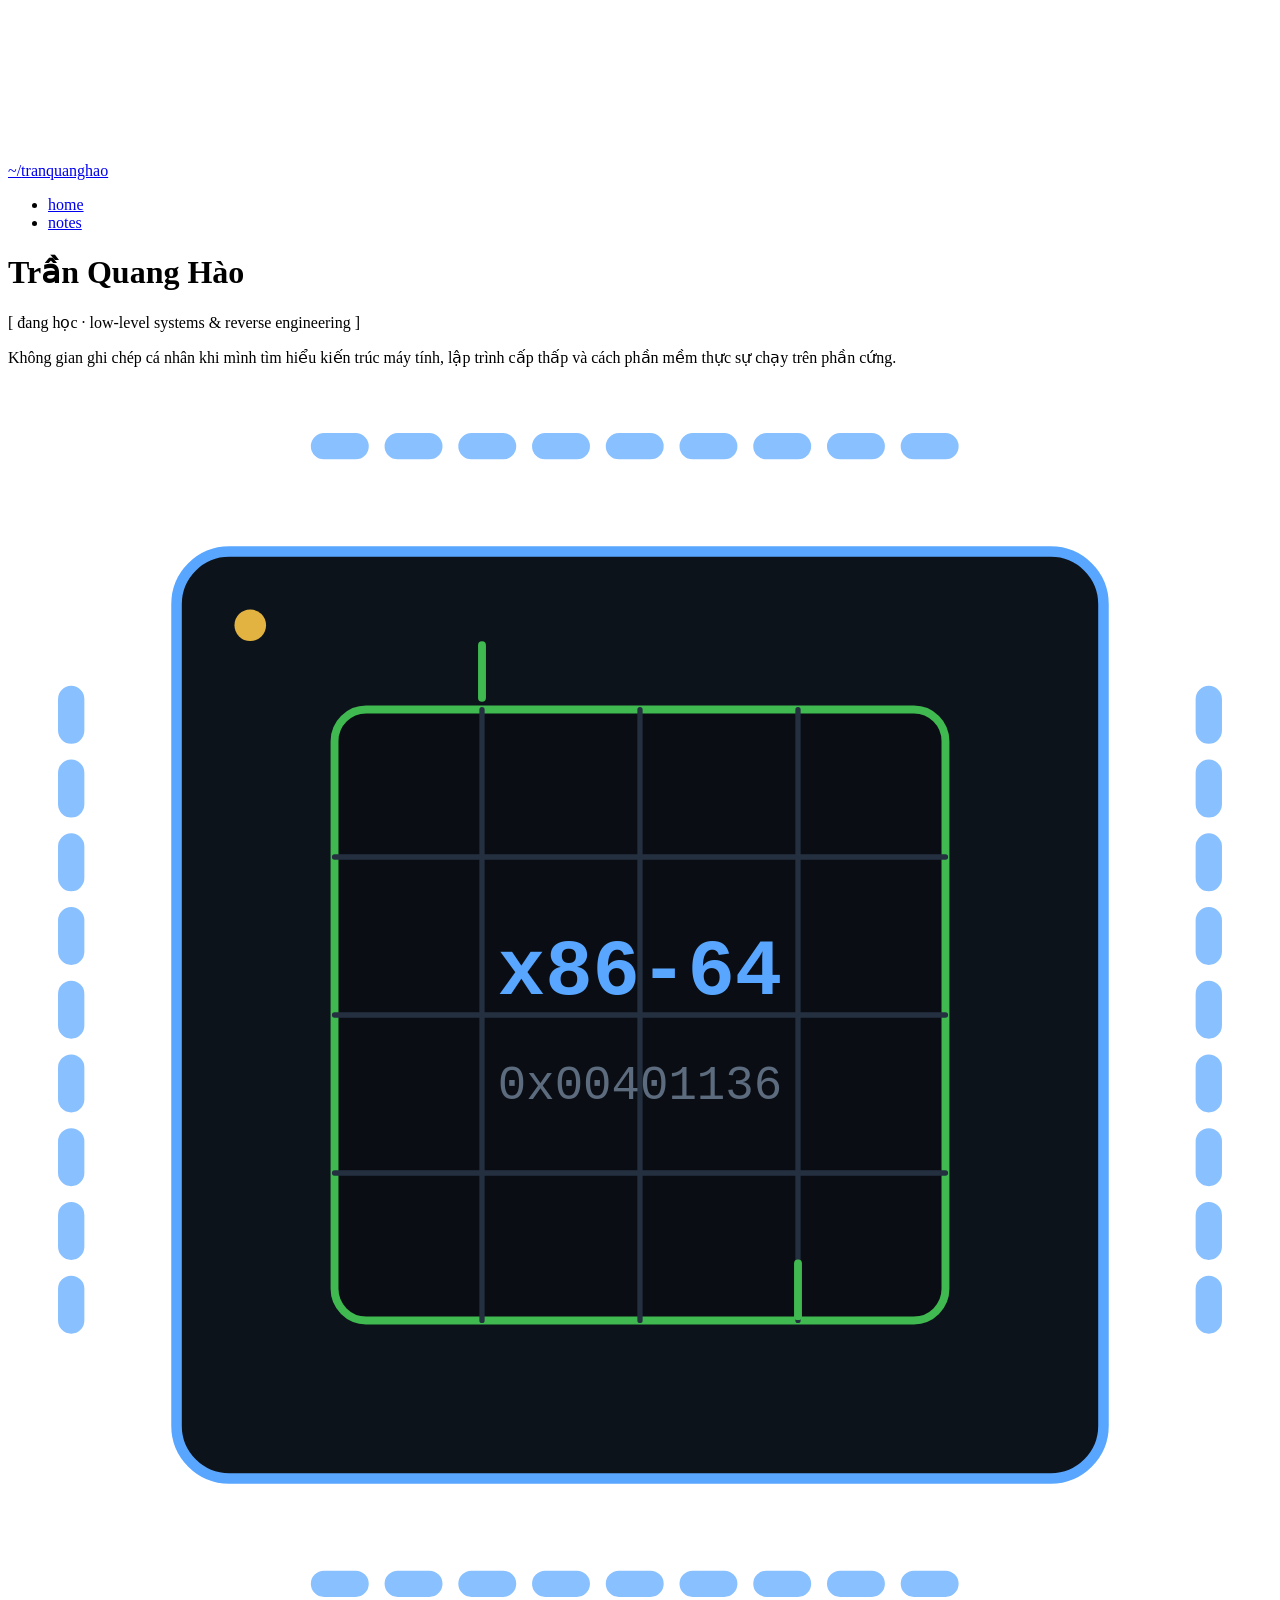
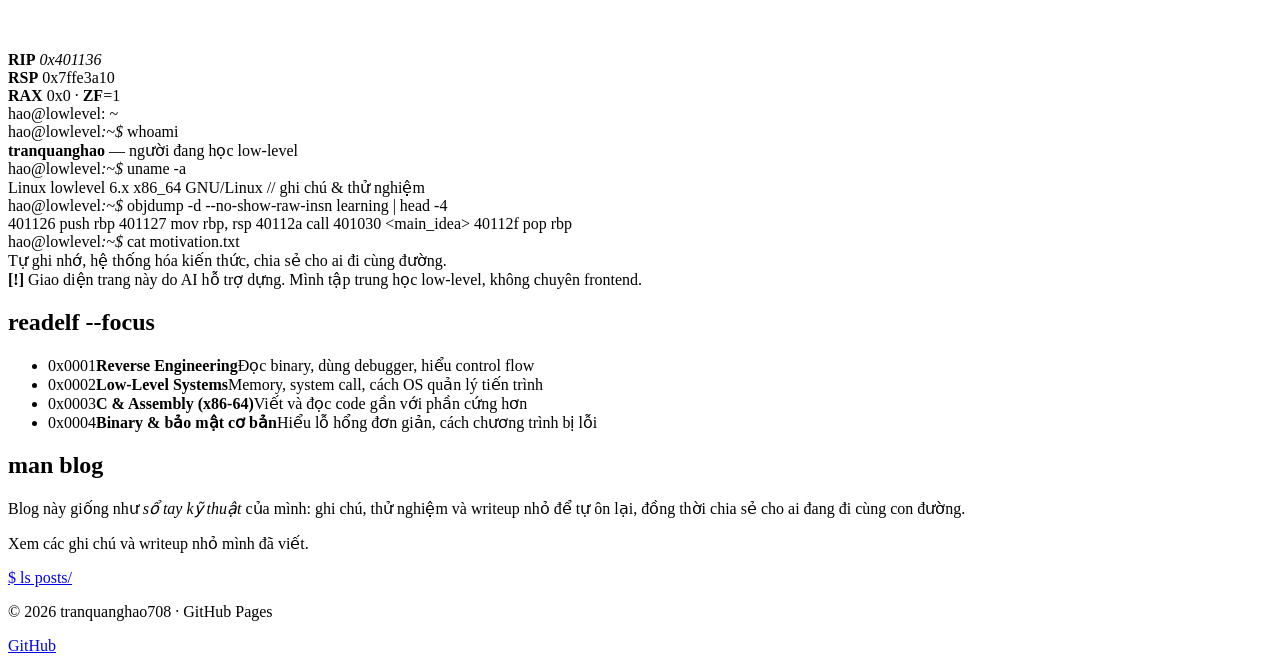
==== commit 6af7b7d8: "Update index.html" ====
--- a/index.html
+++ b/index.html
@@ -1,303 +1,105 @@
 <!DOCTYPE html>
 <html lang="vi">
 <head>
-    <meta charset="UTF-8">
-    <meta name="viewport" content="width=device-width, initial-scale=1.0">
-    <meta name="description" content="Ghi chú học tập low-level systems & reverse engineering của Trần Quang Hào.">
-    <title>Trần Quang Hào | Đang học Low-Level & Reverse Engineering</title>
-    <link rel="icon" href="data:image/svg+xml,<svg xmlns='http://www.w3.org/2000/svg' viewBox='0 0 100 100'><text y='.9em' font-size='90'>⬡</text></svg>">
-    <style>
-        :root {
-            --bg: #0d1117;
-            --bg-elevated: #161b22;
-            --bg-card: #1c2128;
-            --border: #30363d;
-            --border-hover: #484f58;
-            --text: #e6edf3;
-            --text-muted: #8b949e;
-            --text-dim: #6e7681;
-            --accent: #58a6ff;
-            --accent-dim: #388bfd33;
-            --green: #3fb950;
-            --font-mono: "SFMono-Regular", "Cascadia Code", "Fira Code", Consolas, Menlo, monospace;
-            --font-sans: -apple-system, BlinkMacSystemFont, "Segoe UI", "Noto Sans", Helvetica, Arial, sans-serif;
-            --radius: 8px;
-            --shadow: 0 4px 24px rgba(0,0,0,0.4);
-        }
-        * { box-sizing: border-box; margin: 0; padding: 0; }
-        html { scroll-behavior: smooth; }
-        body {
-            font-family: var(--font-sans);
-            background: var(--bg);
-            color: var(--text);
-            line-height: 1.65;
-            min-height: 100vh;
-            background-image:
-                radial-gradient(ellipse 80% 50% at 50% -20%, rgba(88,166,255,0.07), transparent),
-                linear-gradient(180deg, var(--bg) 0%, #0a0e14 100%);
-        }
-        .container { max-width: 820px; margin: 0 auto; padding: 0 1.25rem 4rem; }
-
-        /* Nav */
-        .top-bar {
-            position: sticky; top: 0; z-index: 100;
-            background: rgba(13,17,23,0.88);
-            backdrop-filter: blur(12px);
-            border-bottom: 1px solid var(--border);
-            margin: 0 -1.25rem 2.5rem;
-            padding: 0 1.25rem;
-        }
-        .nav {
-            display: flex; align-items: center; justify-content: space-between;
-            height: 56px; max-width: 820px; margin: 0 auto;
-        }
-        .logo {
-            font-family: var(--font-mono); font-size: 0.95rem; font-weight: 600;
-            color: var(--text); text-decoration: none;
-            display: flex; align-items: center; gap: 0.45rem;
-        }
-        .logo span { color: var(--accent); }
-        .nav-links { display: flex; gap: 1.4rem; list-style: none; }
-        .nav-links a {
-            color: var(--text-muted); text-decoration: none; font-size: 0.9rem;
-            transition: color 0.2s;
-        }
-        .nav-links a:hover, .nav-links a.active { color: var(--accent); }
-
-        /* Hero */
-        header.hero {
-            padding: 1.8rem 0 2.2rem;
-            border-bottom: 1px solid var(--border);
-            margin-bottom: 2.2rem;
-        }
-        .terminal-prompt {
-            font-family: var(--font-mono); font-size: 0.85rem;
-            color: var(--text-dim); margin-bottom: 0.9rem;
-        }
-        .terminal-prompt::before { content: "$ "; color: var(--green); }
-        h1 {
-            font-size: clamp(1.7rem, 5vw, 2.25rem);
-            font-weight: 700; letter-spacing: -0.02em;
-            color: #fff; margin-bottom: 0.35rem;
-        }
-        .subtitle {
-            font-family: var(--font-mono); font-size: 0.95rem;
-            color: var(--accent); margin-bottom: 1.3rem;
-        }
-        .tagline { color: var(--text-muted); font-size: 1.02rem; max-width: 560px; }
-
-        /* Disclaimer */
-        .disclaimer {
-            background: var(--bg-elevated);
-            border: 1px solid var(--border);
-            border-left: 3px solid var(--accent);
-            border-radius: var(--radius);
-            padding: 1rem 1.2rem;
-            margin-bottom: 2.3rem;
-            font-size: 0.9rem; color: var(--text-muted);
-            display: flex; gap: 0.7rem; align-items: flex-start;
-        }
-
-        section { margin-bottom: 2.8rem; }
-        .section-title {
-            font-size: 1.12rem; font-weight: 600; color: #fff;
-            margin-bottom: 1.15rem;
-            display: flex; align-items: center; gap: 0.55rem;
-        }
-        .section-title::before {
-            content: ""; width: 4px; height: 1.05em;
-            background: var(--accent); border-radius: 2px;
-        }
-
-        .prose p { margin-bottom: 1rem; color: var(--text-muted); }
-        .prose em { color: var(--accent); font-style: normal; font-weight: 500; }
-
-        /* Focus – khiêm tốn hơn */
-        .focus-list { list-style: none; display: grid; gap: 0.7rem; }
-        .focus-item {
-            background: var(--bg-card);
-            border: 1px solid var(--border);
-            border-radius: var(--radius);
-            padding: 0.95rem 1.15rem;
-            display: flex; gap: 1rem; align-items: flex-start;
-            transition: border-color 0.2s;
-        }
-        .focus-item:hover { border-color: var(--accent); }
-        .focus-icon {
-            font-family: var(--font-mono); color: var(--accent);
-            font-size: 1.05rem; min-width: 1.4rem; line-height: 1.4;
-        }
-        .focus-content strong {
-            display: block; font-family: var(--font-mono);
-            font-size: 0.93rem; color: var(--text); margin-bottom: 0.15rem;
-        }
-        .focus-content span { font-size: 0.84rem; color: var(--text-muted); }
-
-        /* Circuit visual */
-        .circuit-block {
-            margin: 1.8rem 0;
-            border-radius: var(--radius);
-            overflow: hidden;
-            border: 1px solid var(--border);
-            background: #0a0e14;
-        }
-        .circuit-block img {
-            width: 100%; height: auto; display: block;
-            opacity: 0.85; filter: grayscale(20%) contrast(1.05);
-        }
-        .circuit-caption {
-            padding: 0.7rem 1rem;
-            font-size: 0.82rem; color: var(--text-dim);
-            background: var(--bg-elevated);
-            border-top: 1px solid var(--border);
-            font-family: var(--font-mono);
-        }
-
-        /* CTA to notes */
-        .cta-card {
-            background: var(--bg-card);
-            border: 1px solid var(--border);
-            border-radius: var(--radius);
-            padding: 1.4rem 1.5rem;
-            display: flex; justify-content: space-between; align-items: center;
-            gap: 1rem; flex-wrap: wrap;
-        }
-        .cta-card p { color: var(--text-muted); font-size: 0.95rem; margin: 0; }
-        .btn {
-            display: inline-flex; align-items: center; gap: 0.4rem;
-            background: var(--accent); color: #0d1117;
-            font-family: var(--font-mono); font-size: 0.88rem; font-weight: 600;
-            padding: 0.55rem 1.1rem; border-radius: 6px;
-            text-decoration: none; transition: opacity 0.2s, transform 0.15s;
-        }
-        .btn:hover { opacity: 0.9; transform: translateY(-1px); }
-
-        footer {
-            margin-top: 3.5rem; padding-top: 1.8rem;
-            border-top: 1px solid var(--border);
-            display: flex; flex-wrap: wrap; justify-content: space-between;
-            align-items: center; gap: 1rem;
-            font-size: 0.84rem; color: var(--text-dim);
-        }
-        footer a { color: var(--text-muted); text-decoration: none; }
-        footer a:hover { color: var(--accent); }
-        .footer-links { display: flex; gap: 1.2rem; }
-
-        @media (max-width: 600px) {
-            .nav-links { gap: 1rem; }
-            .nav-links a { font-size: 0.84rem; }
-            footer { flex-direction: column; text-align: center; }
-        }
-        ::selection { background: var(--accent-dim); color: var(--accent); }
-    </style>
+<meta charset="UTF-8">
+<meta name="viewport" content="width=device-width, initial-scale=1.0">
+<meta name="theme-color" content="#0a0e14">
+<meta name="description" content="Ghi chú học tập low-level systems &amp; reverse engineering của Trần Quang Hào.">
+<title>Trần Quang Hào | Low-Level &amp; Reverse Engineering</title>
+<link rel="icon" href="data:image/svg+xml,%3Csvg xmlns='http://www.w3.org/2000/svg' viewBox='0 0 100 100'%3E%3Ctext y='.9em' font-size='90'%3E%E2%AC%A1%3C/text%3E%3C/svg%3E">
+<link rel="stylesheet" href="ll.css">
 </head>
 <body>
+<canvas id="rain" aria-hidden="true"></canvas>
 <div class="container">
-    <div class="top-bar">
-        <nav class="nav">
-            <a href="index.html" class="logo"><span>~/</span>tranquanghao</a>
-            <ul class="nav-links">
-                <li><a href="index.html" class="active">Trang chủ</a></li>
-                <li><a href="notes.html">Ghi chú</a></li>
-            </ul>
-        </nav>
+  <div class="top-bar">
+    <nav class="nav">
+      <a href="index.html" class="logo"><span>~/</span>tranquanghao</a>
+      <ul class="nav-links">
+        <li><a href="index.html" class="active">home</a></li>
+        <li><a href="notes.html">notes</a></li>
+      </ul>
+    </nav>
+  </div>
+
+  <header class="hero">
+    <div>
+      <h1>Trần Quang Hào</h1>
+      <p class="subtitle">[ đang học · low-level systems &amp; reverse engineering ]</p>
+      <p class="tagline">Không gian ghi chép cá nhân khi mình tìm hiểu kiến trúc máy tính, lập trình cấp thấp và cách phần mềm thực sự chạy trên phần cứng.</p>
     </div>
+    <div class="chip" aria-hidden="true">
+      <svg viewBox="0 0 240 240" fill="none" stroke-linecap="round">
+        <g stroke="#58a6ff" stroke-width="5" stroke-dasharray="6 8" opacity=".7">
+          <path d="M60 12H180M60 228H180M12 60V180M228 60V180"/>
+        </g>
+        <rect x="32" y="32" width="176" height="176" rx="10" fill="#0d131b" stroke="#58a6ff" stroke-width="2"/>
+        <rect x="62" y="62" width="116" height="116" rx="6" fill="#0a0e14" stroke="#3fb950" stroke-width="1.5"/>
+        <g stroke="#243040" stroke-width="1"><path d="M62 90H178M62 120H178M62 150H178M90 62V178M120 62V178M150 62V178"/></g>
+        <g stroke="#3fb950" stroke-width="1.5" stroke-dasharray="10 150">
+          <path d="M42 90H90V42"><animate attributeName="stroke-dashoffset" from="160" to="0" dur="3s" repeatCount="indefinite"/></path>
+          <path d="M198 150H150V198"><animate attributeName="stroke-dashoffset" from="160" to="0" dur="3.6s" repeatCount="indefinite"/></path>
+          <path d="M42 150H62M198 90H178M120 42V62M120 198V178"><animate attributeName="stroke-dashoffset" from="160" to="0" dur="2.4s" repeatCount="indefinite"/></path>
+        </g>
+        <text x="120" y="116" text-anchor="middle" fill="#58a6ff" font-family="monospace" font-size="15" font-weight="700">x86-64</text>
+        <text x="120" y="136" text-anchor="middle" fill="#5d6b7e" font-family="monospace" font-size="9">0x00401136</text>
+        <circle cx="46" cy="46" r="3" fill="#e3b341"/>
+      </svg>
+      <div class="regs">
+        <div><b>RIP</b> <i>0x401136</i></div>
+        <div><b>RSP</b> 0x7ffe3a10</div>
+        <div><b>RAX</b> 0x0 · <b>ZF</b>=1</div>
+      </div>
+    </div>
+  </header>
 
-    <header class="hero">
-        <div class="terminal-prompt">whoami</div>
-        <h1>Trần Quang Hào</h1>
-        <p class="subtitle">[ đang học · low-level systems & reverse engineering ]</p>
-        <p class="tagline">
-            Không gian ghi chép cá nhân khi mình đang tìm hiểu kiến trúc máy tính, 
-            lập trình cấp thấp và cách phần mềm thực sự chạy trên phần cứng.
-        </p>
-    </header>
+  <div class="term" id="term">
+    <div class="term-bar"><i></i><i></i><i></i><span>hao@lowlevel: ~</span></div>
+    <div class="term-body">
+      <div class="tl cmd"><span class="p">hao@lowlevel<em>:~$</em></span> <span class="t">whoami</span></div>
+      <div class="tl out"><b>tranquanghao</b> — người đang học low-level</div>
+      <div class="tl cmd"><span class="p">hao@lowlevel<em>:~$</em></span> <span class="t">uname -a</span></div>
+      <div class="tl out">Linux lowlevel 6.x x86_64 GNU/Linux <span class="c">// ghi chú &amp; thử nghiệm</span></div>
+      <div class="tl cmd"><span class="p">hao@lowlevel<em>:~$</em></span> <span class="t">objdump -d --no-show-raw-insn learning | head -4</span></div>
+      <div class="tl out"><span class="n">401126</span> <span class="k">push</span>  rbp
+<span class="n">401127</span> <span class="k">mov</span>   rbp, rsp
+<span class="n">40112a</span> <span class="k">call</span>  <span class="n">401030</span> &lt;main_idea&gt;
+<span class="n">40112f</span> <span class="k">pop</span>   rbp</div>
+      <div class="tl cmd"><span class="p">hao@lowlevel<em>:~$</em></span> <span class="t">cat motivation.txt</span></div>
+      <div class="tl out">Tự ghi nhớ, hệ thống hóa kiến thức, chia sẻ cho ai đi cùng đường.<span class="cur"></span></div>
+    </div>
+  </div>
 
-    <div class="disclaimer">
-        <span>⚠️</span>
-        <div>
-            <strong style="color:var(--text)">Về giao diện</strong><br>
-            Trang này được AI hỗ trợ dựng. Mình chỉ tập trung học low-level, 
-            không chuyên về frontend hay thiết kế web.
-        </div>
+  <div class="note"><b>[!]</b> Giao diện trang này do AI hỗ trợ dựng. Mình tập trung học low-level, không chuyên frontend.</div>
+
+  <section>
+    <h2 class="section-title">readelf --focus</h2>
+    <ul class="focus-list">
+      <li class="focus-item"><span class="addr">0x0001</span><strong>Reverse Engineering</strong><span class="d">Đọc binary, dùng debugger, hiểu control flow</span></li>
+      <li class="focus-item"><span class="addr">0x0002</span><strong>Low-Level Systems</strong><span class="d">Memory, system call, cách OS quản lý tiến trình</span></li>
+      <li class="focus-item"><span class="addr">0x0003</span><strong>C &amp; Assembly (x86-64)</strong><span class="d">Viết và đọc code gần với phần cứng hơn</span></li>
+      <li class="focus-item"><span class="addr">0x0004</span><strong>Binary &amp; bảo mật cơ bản</strong><span class="d">Hiểu lỗ hổng đơn giản, cách chương trình bị lỗi</span></li>
+    </ul>
+  </section>
+
+  <section>
+    <h2 class="section-title">man blog</h2>
+    <div class="prose">
+      <p>Blog này giống như <em>sổ tay kỹ thuật</em> của mình: ghi chú, thử nghiệm và writeup nhỏ để tự ôn lại, đồng thời chia sẻ cho ai đang đi cùng con đường.</p>
     </div>
+  </section>
 
-    <section>
-        <h2 class="section-title">Giới thiệu ngắn</h2>
-        <div class="prose">
-            <p>Mình đang học và ghi lại những gì hiểu được về hệ thống cấp thấp.</p>
-            <p>
-                Blog này giống như <em>sổ tay kỹ thuật</em> của mình – 
-                ghi chú, thử nghiệm và writeup nhỏ để tự ôn lại, 
-                đồng thời chia sẻ cho ai đang đi cùng con đường.
-            </p>
-        </div>
-    </section>
+  <div class="cta-card">
+    <p>Xem các ghi chú và writeup nhỏ mình đã viết.</p>
+    <a href="notes.html" class="btn">$ ls posts/</a>
+  </div>
 
-    <!-- Hình mạch điện / low-level -->
-    <div class="circuit-block">
-        <!-- Ảnh PCB / mạch điện công khai (Unsplash) -->
-        <img src="https://images.unsplash.com/photo-1518770660439-4636190af475?w=900&q=80" 
-             alt="Mạch điện và linh kiện điện tử" 
-             loading="lazy">
-        <div class="circuit-caption">// hardware layer · nơi phần mềm thực sự chạy</div>
-    </div>
-
-    <section>
-        <h2 class="section-title">Những gì mình đang học</h2>
-        <ul class="focus-list">
-            <li class="focus-item">
-                <span class="focus-icon">01</span>
-                <div class="focus-content">
-                    <strong>Reverse Engineering (cơ bản)</strong>
-                    <span>Đọc binary, dùng debugger, hiểu control flow</span>
-                </div>
-            </li>
-            <li class="focus-item">
-                <span class="focus-icon">02</span>
-                <div class="focus-content">
-                    <strong>Low-Level Systems</strong>
-                    <span>Memory, system call, cách OS quản lý tiến trình</span>
-                </div>
-            </li>
-            <li class="focus-item">
-                <span class="focus-icon">03</span>
-                <div class="focus-content">
-                    <strong>C và Assembly (x86-64)</strong>
-                    <span>Viết và đọc code gần với phần cứng hơn</span>
-                </div>
-            </li>
-            <li class="focus-item">
-                <span class="focus-icon">04</span>
-                <div class="focus-content">
-                    <strong>Binary & bảo mật cơ bản</strong>
-                    <span>Hiểu lỗ hổng đơn giản, cách chương trình bị lỗi</span>
-                </div>
-            </li>
-        </ul>
-    </section>
-
-    <section>
-        <h2 class="section-title">Mục đích</h2>
-        <div class="prose">
-            <p>
-                Chủ yếu để tự ghi nhớ và hệ thống hóa kiến thức. 
-                Nếu ai đó đọc được và thấy hữu ích thì càng tốt.
-            </p>
-        </div>
-    </section>
-
-    <div class="cta-card">
-        <p>Xem các ghi chú và writeup nhỏ mình đã viết.</p>
-        <a href="notes.html" class="btn">→ Xem ghi chú</a>
-    </div>
-
-    <footer>
-        <p>© 2026 tranquanghao708 · GitHub Pages</p>
-        <div class="footer-links">
-            <a href="https://github.com/tranquanghao708" target="_blank" rel="noopener">GitHub</a>
-        </div>
-    </footer>
+  <footer>
+    <p>© 2026 tranquanghao708 · GitHub Pages</p>
+    <a href="https://github.com/tranquanghao708" target="_blank" rel="noopener noreferrer">GitHub</a>
+  </footer>
 </div>
+<script src="ll.js"></script>
+<script>LL.type(document.getElementById('term'));</script>
 </body>
 </html>
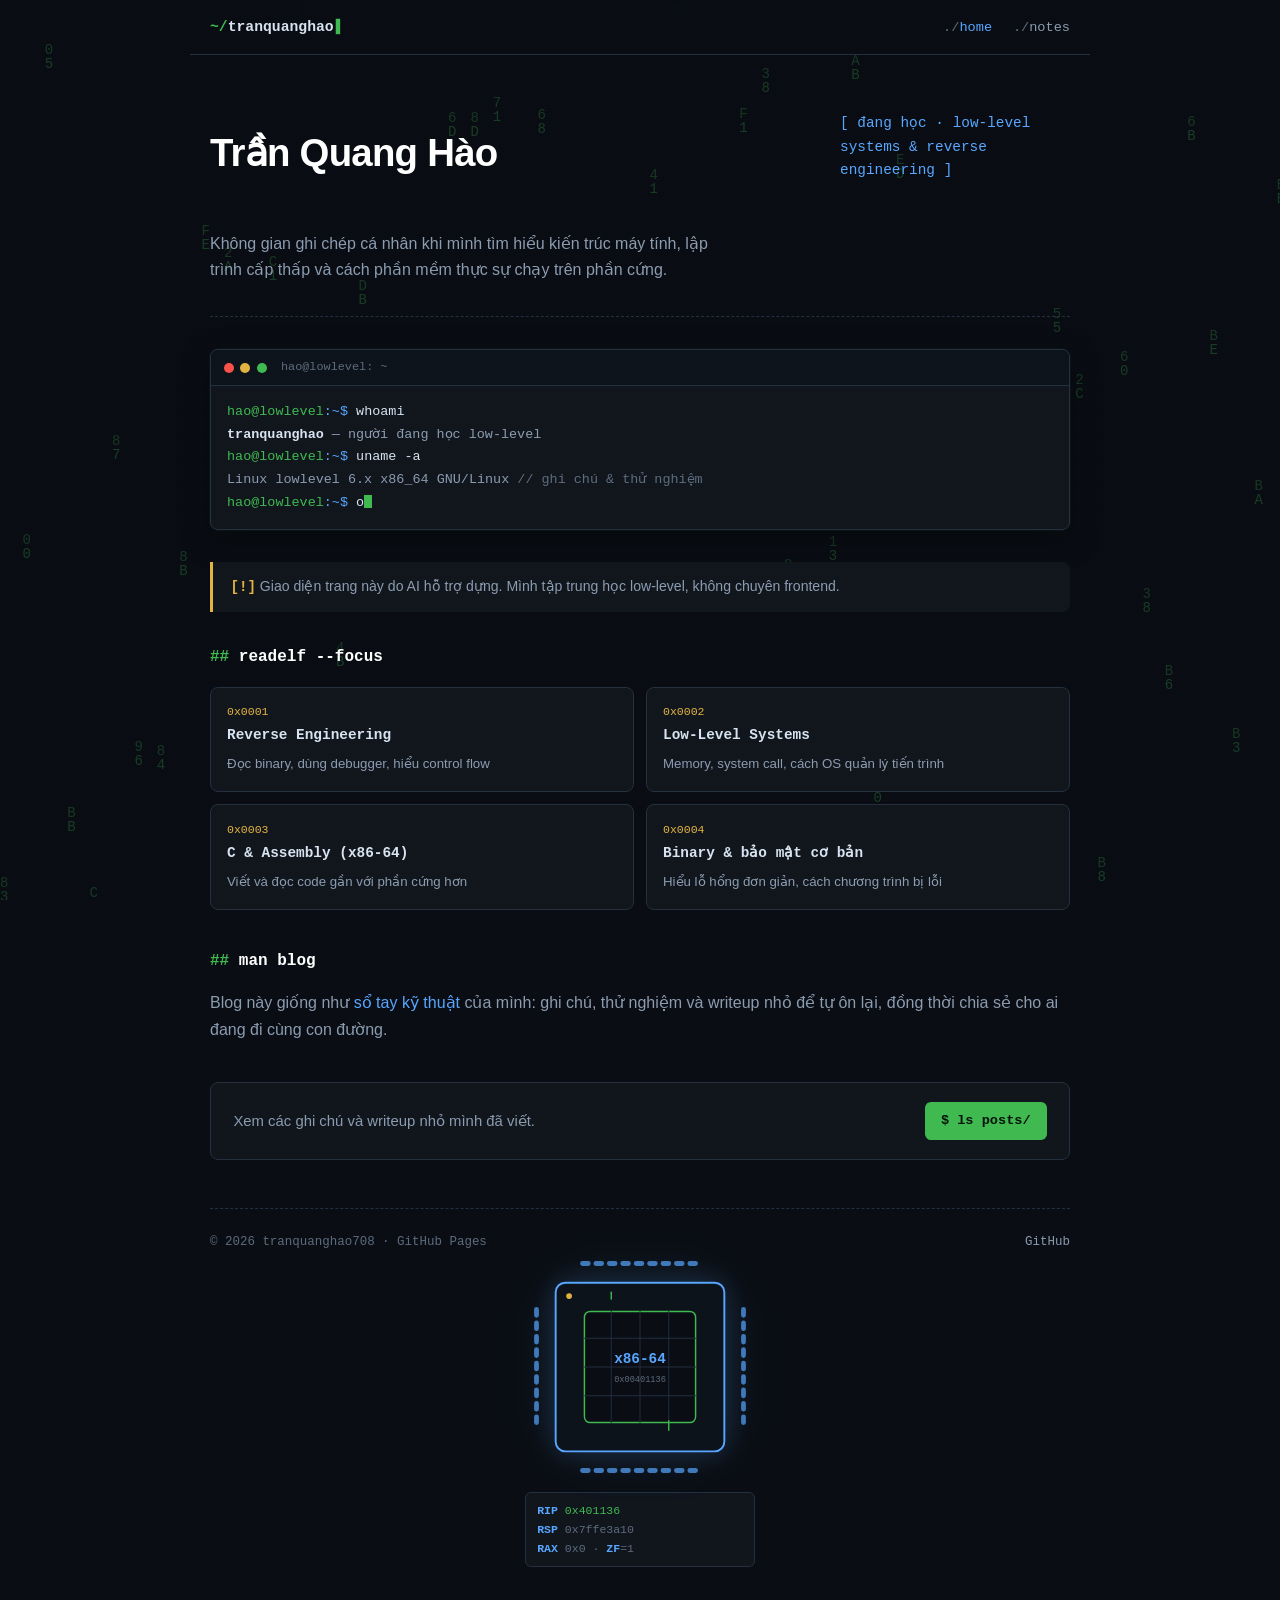
==== commit affae623: "Update index.html" ====
--- a/index.html
+++ b/index.html
@@ -8,10 +8,11 @@
 <title>Trần Quang Hào | Low-Level &amp; Reverse Engineering</title>
 <link rel="icon" href="data:image/svg+xml,%3Csvg xmlns='http://www.w3.org/2000/svg' viewBox='0 0 100 100'%3E%3Ctext y='.9em' font-size='90'%3E%E2%AC%A1%3C/text%3E%3C/svg%3E">
 <link rel="stylesheet" href="ll.css">
+<link rel="stylesheet" href="layout.css">
 </head>
 <body>
 <canvas id="rain" aria-hidden="true"></canvas>
-<div class="container">
+<div class="container wide">
   <div class="top-bar">
     <nav class="nav">
       <a href="index.html" class="logo"><span>~/</span>tranquanghao</a>
@@ -22,84 +23,90 @@
     </nav>
   </div>
 
-  <header class="hero">
-    <div>
-      <h1>Trần Quang Hào</h1>
-      <p class="subtitle">[ đang học · low-level systems &amp; reverse engineering ]</p>
-      <p class="tagline">Không gian ghi chép cá nhân khi mình tìm hiểu kiến trúc máy tính, lập trình cấp thấp và cách phần mềm thực sự chạy trên phần cứng.</p>
-    </div>
-    <div class="chip" aria-hidden="true">
-      <svg viewBox="0 0 240 240" fill="none" stroke-linecap="round">
-        <g stroke="#58a6ff" stroke-width="5" stroke-dasharray="6 8" opacity=".7">
-          <path d="M60 12H180M60 228H180M12 60V180M228 60V180"/>
-        </g>
-        <rect x="32" y="32" width="176" height="176" rx="10" fill="#0d131b" stroke="#58a6ff" stroke-width="2"/>
-        <rect x="62" y="62" width="116" height="116" rx="6" fill="#0a0e14" stroke="#3fb950" stroke-width="1.5"/>
-        <g stroke="#243040" stroke-width="1"><path d="M62 90H178M62 120H178M62 150H178M90 62V178M120 62V178M150 62V178"/></g>
-        <g stroke="#3fb950" stroke-width="1.5" stroke-dasharray="10 150">
-          <path d="M42 90H90V42"><animate attributeName="stroke-dashoffset" from="160" to="0" dur="3s" repeatCount="indefinite"/></path>
-          <path d="M198 150H150V198"><animate attributeName="stroke-dashoffset" from="160" to="0" dur="3.6s" repeatCount="indefinite"/></path>
-          <path d="M42 150H62M198 90H178M120 42V62M120 198V178"><animate attributeName="stroke-dashoffset" from="160" to="0" dur="2.4s" repeatCount="indefinite"/></path>
-        </g>
-        <text x="120" y="116" text-anchor="middle" fill="#58a6ff" font-family="monospace" font-size="15" font-weight="700">x86-64</text>
-        <text x="120" y="136" text-anchor="middle" fill="#5d6b7e" font-family="monospace" font-size="9">0x00401136</text>
-        <circle cx="46" cy="46" r="3" fill="#e3b341"/>
-      </svg>
-      <div class="regs">
-        <div><b>RIP</b> <i>0x401136</i></div>
-        <div><b>RSP</b> 0x7ffe3a10</div>
-        <div><b>RAX</b> 0x0 · <b>ZF</b>=1</div>
-      </div>
-    </div>
-  </header>
+  <div class="layout">
+    <aside class="side" id="side" aria-label="Mục lục"></aside>
 
-  <div class="term" id="term">
-    <div class="term-bar"><i></i><i></i><i></i><span>hao@lowlevel: ~</span></div>
-    <div class="term-body">
-      <div class="tl cmd"><span class="p">hao@lowlevel<em>:~$</em></span> <span class="t">whoami</span></div>
-      <div class="tl out"><b>tranquanghao</b> — người đang học low-level</div>
-      <div class="tl cmd"><span class="p">hao@lowlevel<em>:~$</em></span> <span class="t">uname -a</span></div>
-      <div class="tl out">Linux lowlevel 6.x x86_64 GNU/Linux <span class="c">// ghi chú &amp; thử nghiệm</span></div>
-      <div class="tl cmd"><span class="p">hao@lowlevel<em>:~$</em></span> <span class="t">objdump -d --no-show-raw-insn learning | head -4</span></div>
-      <div class="tl out"><span class="n">401126</span> <span class="k">push</span>  rbp
+    <main>
+      <header class="hero" id="intro">
+        <h1>Trần Quang Hào</h1>
+        <p class="subtitle">[ đang học · low-level systems &amp; reverse engineering ]</p>
+        <p class="tagline">Không gian ghi chép cá nhân khi mình tìm hiểu kiến trúc máy tính, lập trình cấp thấp và cách phần mềm thực sự chạy trên phần cứng.</p>
+      </header>
+
+      <div class="term" id="term">
+        <div class="term-bar"><i></i><i></i><i></i><span>hao@lowlevel: ~</span></div>
+        <div class="term-body">
+          <div class="tl cmd"><span class="p">hao@lowlevel<em>:~$</em></span> <span class="t">whoami</span></div>
+          <div class="tl out"><b>tranquanghao</b> — người đang học low-level</div>
+          <div class="tl cmd"><span class="p">hao@lowlevel<em>:~$</em></span> <span class="t">uname -a</span></div>
+          <div class="tl out">Linux lowlevel 6.x x86_64 GNU/Linux <span class="c">// ghi chú &amp; thử nghiệm</span></div>
+          <div class="tl cmd"><span class="p">hao@lowlevel<em>:~$</em></span> <span class="t">objdump -d --no-show-raw-insn learning | head -4</span></div>
+          <div class="tl out"><span class="n">401126</span> <span class="k">push</span>  rbp
 <span class="n">401127</span> <span class="k">mov</span>   rbp, rsp
 <span class="n">40112a</span> <span class="k">call</span>  <span class="n">401030</span> &lt;main_idea&gt;
 <span class="n">40112f</span> <span class="k">pop</span>   rbp</div>
-      <div class="tl cmd"><span class="p">hao@lowlevel<em>:~$</em></span> <span class="t">cat motivation.txt</span></div>
-      <div class="tl out">Tự ghi nhớ, hệ thống hóa kiến thức, chia sẻ cho ai đi cùng đường.<span class="cur"></span></div>
-    </div>
+          <div class="tl cmd"><span class="p">hao@lowlevel<em>:~$</em></span> <span class="t">cat motivation.txt</span></div>
+          <div class="tl out">Tự ghi nhớ, hệ thống hóa kiến thức, chia sẻ cho ai đi cùng đường.<span class="cur"></span></div>
+        </div>
+      </div>
+
+      <div class="note"><b>[!]</b> Giao diện trang này do AI hỗ trợ dựng. Mình tập trung học low-level, không chuyên frontend.</div>
+
+      <section id="focus">
+        <h2 class="section-title">readelf --focus</h2>
+        <ul class="focus-list">
+          <li class="focus-item"><span class="addr">0x0001</span><strong>Reverse Engineering</strong><span class="d">Đọc binary, dùng debugger, hiểu control flow</span></li>
+          <li class="focus-item"><span class="addr">0x0002</span><strong>Low-Level Systems</strong><span class="d">Memory, system call, cách OS quản lý tiến trình</span></li>
+          <li class="focus-item"><span class="addr">0x0003</span><strong>C &amp; Assembly (x86-64)</strong><span class="d">Viết và đọc code gần với phần cứng hơn</span></li>
+          <li class="focus-item"><span class="addr">0x0004</span><strong>Binary &amp; bảo mật cơ bản</strong><span class="d">Hiểu lỗ hổng đơn giản, cách chương trình bị lỗi</span></li>
+        </ul>
+      </section>
+
+      <section>
+        <h2 class="section-title">man blog</h2>
+        <div class="prose">
+          <p>Blog này giống như <em>sổ tay kỹ thuật</em> của mình: ghi chú, thử nghiệm và writeup nhỏ để tự ôn lại, đồng thời chia sẻ cho ai đang đi cùng con đường.</p>
+        </div>
+      </section>
+
+      <div class="cta-card">
+        <p>Xem các ghi chú và writeup nhỏ mình đã viết.</p>
+        <a href="notes.html" class="btn">$ ls posts/</a>
+      </div>
+
+      <footer>
+        <p>© 2026 tranquanghao708 · GitHub Pages</p>
+        <a href="https://github.com/tranquanghao708" target="_blank" rel="noopener noreferrer">GitHub</a>
+      </footer>
+    </main>
+
+    <aside class="rside" aria-hidden="true">
+      <div class="chip">
+        <svg viewBox="0 0 240 240" fill="none" stroke-linecap="round">
+          <g stroke="#58a6ff" stroke-width="5" stroke-dasharray="6 8" opacity=".7"><path d="M60 12H180M60 228H180M12 60V180M228 60V180"/></g>
+          <rect x="32" y="32" width="176" height="176" rx="10" fill="#0d131b" stroke="#58a6ff" stroke-width="2"/>
+          <rect x="62" y="62" width="116" height="116" rx="6" fill="#0a0e14" stroke="#3fb950" stroke-width="1.5"/>
+          <g stroke="#243040" stroke-width="1"><path d="M62 90H178M62 120H178M62 150H178M90 62V178M120 62V178M150 62V178"/></g>
+          <g stroke="#3fb950" stroke-width="1.5" stroke-dasharray="10 150">
+            <path d="M42 90H90V42"><animate attributeName="stroke-dashoffset" from="160" to="0" dur="3s" repeatCount="indefinite"/></path>
+            <path d="M198 150H150V198"><animate attributeName="stroke-dashoffset" from="160" to="0" dur="3.6s" repeatCount="indefinite"/></path>
+            <path d="M42 150H62M198 90H178M120 42V62M120 198V178"><animate attributeName="stroke-dashoffset" from="160" to="0" dur="2.4s" repeatCount="indefinite"/></path>
+          </g>
+          <text x="120" y="116" text-anchor="middle" fill="#58a6ff" font-family="monospace" font-size="15" font-weight="700">x86-64</text>
+          <text x="120" y="136" text-anchor="middle" fill="#5d6b7e" font-family="monospace" font-size="9">0x00401136</text>
+          <circle cx="46" cy="46" r="3" fill="#e3b341"/>
+        </svg>
+        <div class="regs">
+          <div><b>RIP</b> <i>0x401136</i></div>
+          <div><b>RSP</b> 0x7ffe3a10</div>
+          <div><b>RAX</b> 0x0 · <b>ZF</b>=1</div>
+        </div>
+      </div>
+    </aside>
   </div>
-
-  <div class="note"><b>[!]</b> Giao diện trang này do AI hỗ trợ dựng. Mình tập trung học low-level, không chuyên frontend.</div>
-
-  <section>
-    <h2 class="section-title">readelf --focus</h2>
-    <ul class="focus-list">
-      <li class="focus-item"><span class="addr">0x0001</span><strong>Reverse Engineering</strong><span class="d">Đọc binary, dùng debugger, hiểu control flow</span></li>
-      <li class="focus-item"><span class="addr">0x0002</span><strong>Low-Level Systems</strong><span class="d">Memory, system call, cách OS quản lý tiến trình</span></li>
-      <li class="focus-item"><span class="addr">0x0003</span><strong>C &amp; Assembly (x86-64)</strong><span class="d">Viết và đọc code gần với phần cứng hơn</span></li>
-      <li class="focus-item"><span class="addr">0x0004</span><strong>Binary &amp; bảo mật cơ bản</strong><span class="d">Hiểu lỗ hổng đơn giản, cách chương trình bị lỗi</span></li>
-    </ul>
-  </section>
-
-  <section>
-    <h2 class="section-title">man blog</h2>
-    <div class="prose">
-      <p>Blog này giống như <em>sổ tay kỹ thuật</em> của mình: ghi chú, thử nghiệm và writeup nhỏ để tự ôn lại, đồng thời chia sẻ cho ai đang đi cùng con đường.</p>
-    </div>
-  </section>
-
-  <div class="cta-card">
-    <p>Xem các ghi chú và writeup nhỏ mình đã viết.</p>
-    <a href="notes.html" class="btn">$ ls posts/</a>
-  </div>
-
-  <footer>
-    <p>© 2026 tranquanghao708 · GitHub Pages</p>
-    <a href="https://github.com/tranquanghao708" target="_blank" rel="noopener noreferrer">GitHub</a>
-  </footer>
 </div>
 <script src="ll.js"></script>
+<script src="sidebar.js"></script>
 <script>LL.type(document.getElementById('term'));</script>
 </body>
 </html>
--- a/ll.css
+++ b/ll.css
@@ -0,0 +1,62 @@
+:root{--bg:#0a0e14;--bg2:#0d1117;--card:#11161d;--border:#243040;--text:#d7e3f0;--muted:#8b9bb0;--dim:#5d6b7e;--accent:#58a6ff;--green:#3fb950;--amber:#e3b341;--red:#f85149;
+--mono:"SFMono-Regular","Cascadia Code","Fira Code",Consolas,Menlo,monospace;
+--sans:-apple-system,BlinkMacSystemFont,"Segoe UI","Noto Sans",Helvetica,Arial,"Apple Color Emoji","Segoe UI Emoji",sans-serif;--r:8px}
+*{box-sizing:border-box;margin:0;padding:0}
+html{scroll-behavior:smooth}
+body{font-family:var(--sans);background:var(--bg);color:var(--text);line-height:1.65;min-height:100vh;position:relative}
+body::after{content:"";position:fixed;inset:0;pointer-events:none;z-index:300;background:repeating-linear-gradient(0deg,rgba(255,255,255,.018) 0 1px,transparent 1px 3px);mix-blend-mode:overlay}
+#rain{position:fixed;inset:0;width:100%;height:100%;z-index:0;pointer-events:none;opacity:.5}
+.container{position:relative;z-index:1;max-width:900px;margin:0 auto;padding:0 1.25rem 4rem}
+.top-bar{position:sticky;top:0;z-index:100;background:rgba(10,14,20,.88);backdrop-filter:blur(12px);border-bottom:1px solid var(--border);margin:0 -1.25rem 2.2rem;padding:0 1.25rem}
+.nav{display:flex;align-items:center;justify-content:space-between;height:54px;max-width:900px;margin:0 auto;font-family:var(--mono)}
+.logo{font-size:.92rem;font-weight:600;color:var(--text);text-decoration:none}
+.logo span{color:var(--green)}
+.logo::after{content:"▌";color:var(--green);margin-left:2px;animation:blink 1.1s steps(1) infinite}
+.nav-links{display:flex;gap:1.3rem;list-style:none}
+.nav-links a{color:var(--muted);text-decoration:none;font-size:.85rem}
+.nav-links a::before{content:"./";color:var(--dim)}
+.nav-links a:hover,.nav-links a.active{color:var(--accent)}
+@keyframes blink{50%{opacity:0}}
+h1{font-size:clamp(1.7rem,5vw,2.4rem);font-weight:700;letter-spacing:-.02em;color:#fff;position:relative}
+h1:hover{animation:glitch .35s steps(2) 2}
+@keyframes glitch{0%{text-shadow:2px 0 var(--red),-2px 0 var(--accent);transform:translateX(1px)}50%{text-shadow:-2px 0 var(--red),2px 0 var(--accent);transform:translateX(-1px)}100%{text-shadow:none;transform:none}}
+.subtitle{font-family:var(--mono);font-size:.9rem;color:var(--accent);margin:.35rem 0 1rem}
+.tagline{color:var(--muted);max-width:520px}
+.hero{display:grid;grid-template-columns:1fr 230px;gap:2rem;align-items:center;padding:1rem 0 2rem;border-bottom:1px dashed var(--border);margin-bottom:2rem}
+.chip{display:flex;flex-direction:column;gap:.6rem;align-items:center}
+.chip svg{width:100%;max-width:230px;height:auto;filter:drop-shadow(0 0 14px rgba(88,166,255,.25))}
+.regs{font-family:var(--mono);font-size:.72rem;color:var(--dim);width:100%;max-width:230px;border:1px solid var(--border);border-radius:6px;padding:.5rem .7rem;background:var(--card)}
+.regs b{color:var(--accent);font-weight:600}.regs i{color:var(--green);font-style:normal}
+.term{background:var(--card);border:1px solid var(--border);border-radius:var(--r);margin:0 0 2rem;overflow:hidden;box-shadow:0 0 0 1px rgba(63,185,80,.05),0 10px 30px rgba(0,0,0,.35)}
+.term-bar{display:flex;align-items:center;gap:.4rem;padding:.5rem .8rem;background:#0d131b;border-bottom:1px solid var(--border);font-family:var(--mono);font-size:.74rem;color:var(--dim)}
+.term-bar i{width:10px;height:10px;border-radius:50%;background:var(--red)}.term-bar i:nth-child(2){background:var(--amber)}.term-bar i:nth-child(3){background:var(--green)}
+.term-bar span{margin-left:.5rem}
+.term-body{padding:.9rem 1rem;font-family:var(--mono);font-size:.84rem;line-height:1.7;overflow-x:auto}
+.tl{white-space:pre-wrap;word-break:break-word}
+.tl.hid{display:none}
+.p{color:var(--green)}.p em{color:var(--accent);font-style:normal}
+.out{color:var(--muted)}.out b{color:var(--text)}.k{color:var(--accent)}.n{color:var(--amber)}.c{color:var(--dim)}
+.cur{display:inline-block;width:.55em;height:1em;background:var(--green);vertical-align:-.15em;animation:blink 1s steps(1) infinite}
+section{margin-bottom:2.4rem}
+.section-title{font-family:var(--mono);font-size:1rem;font-weight:600;color:#fff;margin-bottom:1rem}
+.section-title::before{content:"## ";color:var(--green)}
+.prose p{margin-bottom:.9rem;color:var(--muted)}
+.prose em{color:var(--accent);font-style:normal;font-weight:500}
+.focus-list{list-style:none;display:grid;grid-template-columns:repeat(2,1fr);gap:.75rem}
+.focus-item{background:var(--card);border:1px solid var(--border);border-radius:var(--r);padding:.9rem 1rem;position:relative;transition:border-color .2s,box-shadow .2s}
+.focus-item:hover{border-color:var(--accent);box-shadow:0 0 18px rgba(88,166,255,.12)}
+.focus-item .addr{font-family:var(--mono);font-size:.72rem;color:var(--amber);display:block;margin-bottom:.2rem}
+.focus-item strong{display:block;font-family:var(--mono);font-size:.9rem;margin-bottom:.15rem}
+.focus-item span.d{font-size:.83rem;color:var(--muted)}
+.cta-card{background:var(--card);border:1px solid var(--border);border-radius:var(--r);padding:1.2rem 1.4rem;display:flex;justify-content:space-between;align-items:center;gap:1rem;flex-wrap:wrap}
+.cta-card p{color:var(--muted);margin:0;font-size:.93rem}
+.btn{display:inline-flex;background:var(--green);color:#06130a;font-family:var(--mono);font-size:.85rem;font-weight:700;padding:.5rem 1rem;border-radius:6px;text-decoration:none;transition:transform .15s,box-shadow .2s}
+.btn:hover{transform:translateY(-1px);box-shadow:0 0 16px rgba(63,185,80,.45)}
+.note{border-left:3px solid var(--amber);background:var(--card);border-radius:0 var(--r) var(--r) 0;padding:.8rem 1.1rem;margin-bottom:2rem;font-size:.88rem;color:var(--muted)}
+.note b{color:var(--amber);font-family:var(--mono)}
+footer{margin-top:3rem;padding-top:1.4rem;border-top:1px dashed var(--border);display:flex;flex-wrap:wrap;justify-content:space-between;gap:1rem;font-family:var(--mono);font-size:.78rem;color:var(--dim)}
+footer a{color:var(--muted);text-decoration:none}footer a:hover{color:var(--accent)}
+::selection{background:rgba(63,185,80,.3);color:#fff}
+:focus-visible{outline:2px solid var(--accent);outline-offset:3px}
+@media(max-width:700px){.hero{grid-template-columns:1fr}.chip{order:-1}.chip svg{max-width:150px}.regs{display:none}.focus-list{grid-template-columns:1fr}footer{flex-direction:column;text-align:center}}
+@media(prefers-reduced-motion:reduce){*,*::before,*::after{animation:none!important;transition:none!important;scroll-behavior:auto!important}#rain{display:none}}
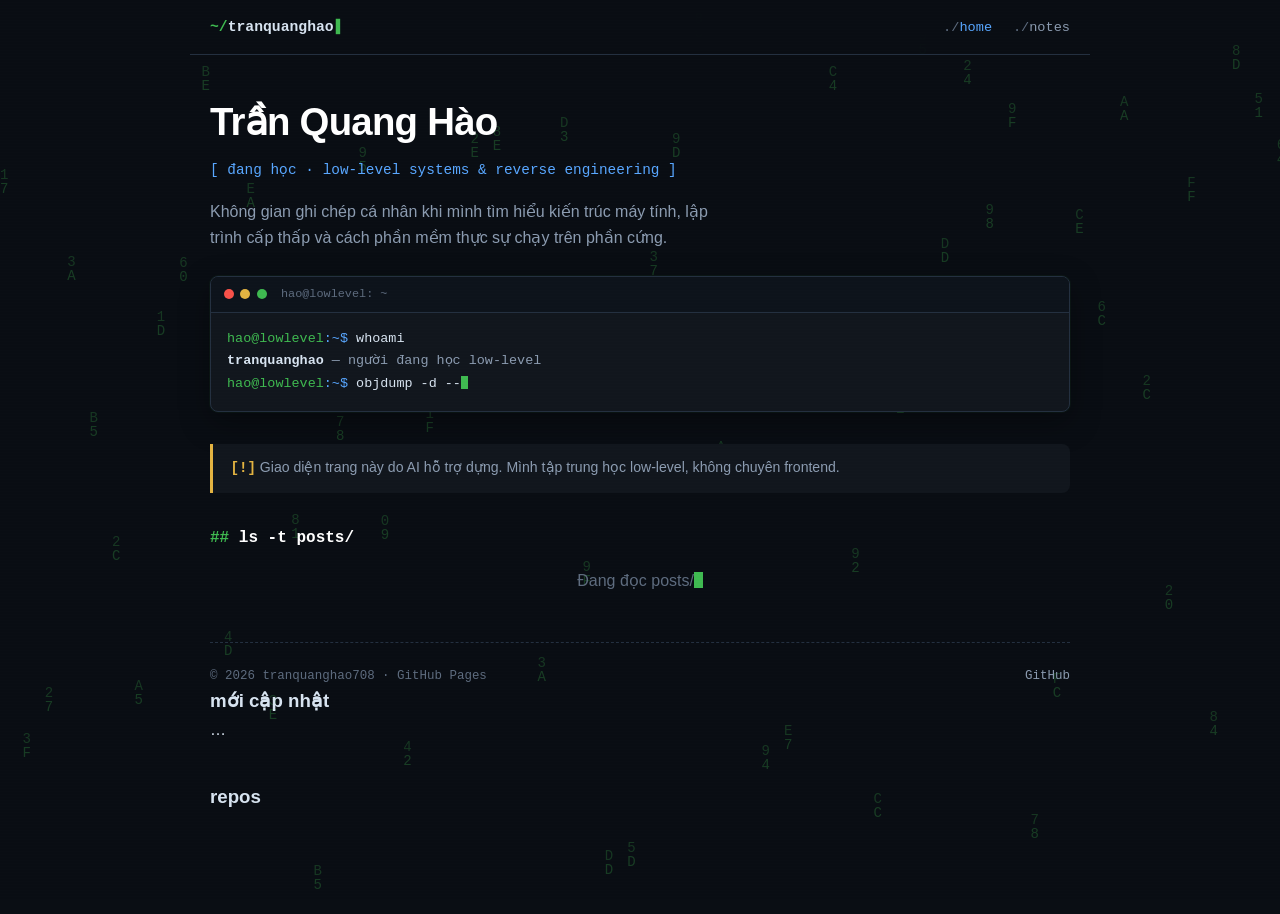
==== commit 08d2dba7: "Update index.html" ====
--- a/index.html
+++ b/index.html
@@ -8,7 +8,7 @@
 <title>Trần Quang Hào | Low-Level &amp; Reverse Engineering</title>
 <link rel="icon" href="data:image/svg+xml,%3Csvg xmlns='http://www.w3.org/2000/svg' viewBox='0 0 100 100'%3E%3Ctext y='.9em' font-size='90'%3E%E2%AC%A1%3C/text%3E%3C/svg%3E">
 <link rel="stylesheet" href="ll.css">
-<link rel="stylesheet" href="layout.css">
+<link rel="stylesheet" href="site.css">
 </head>
 <body>
 <canvas id="rain" aria-hidden="true"></canvas>
@@ -16,18 +16,13 @@
   <div class="top-bar">
     <nav class="nav">
       <a href="index.html" class="logo"><span>~/</span>tranquanghao</a>
-      <ul class="nav-links">
-        <li><a href="index.html" class="active">home</a></li>
-        <li><a href="notes.html">notes</a></li>
-      </ul>
+      <ul class="nav-links"><li><a href="index.html" class="active">home</a></li><li><a href="notes.html">notes</a></li></ul>
     </nav>
   </div>
 
-  <div class="layout">
-    <aside class="side" id="side" aria-label="Mục lục"></aside>
-
+  <div class="home">
     <main>
-      <header class="hero" id="intro">
+      <header id="about" style="margin-bottom:1.5rem">
         <h1>Trần Quang Hào</h1>
         <p class="subtitle">[ đang học · low-level systems &amp; reverse engineering ]</p>
         <p class="tagline">Không gian ghi chép cá nhân khi mình tìm hiểu kiến trúc máy tính, lập trình cấp thấp và cách phần mềm thực sự chạy trên phần cứng.</p>
@@ -38,8 +33,6 @@
         <div class="term-body">
           <div class="tl cmd"><span class="p">hao@lowlevel<em>:~$</em></span> <span class="t">whoami</span></div>
           <div class="tl out"><b>tranquanghao</b> — người đang học low-level</div>
-          <div class="tl cmd"><span class="p">hao@lowlevel<em>:~$</em></span> <span class="t">uname -a</span></div>
-          <div class="tl out">Linux lowlevel 6.x x86_64 GNU/Linux <span class="c">// ghi chú &amp; thử nghiệm</span></div>
           <div class="tl cmd"><span class="p">hao@lowlevel<em>:~$</em></span> <span class="t">objdump -d --no-show-raw-insn learning | head -4</span></div>
           <div class="tl out"><span class="n">401126</span> <span class="k">push</span>  rbp
 <span class="n">401127</span> <span class="k">mov</span>   rbp, rsp
@@ -52,27 +45,8 @@
 
       <div class="note"><b>[!]</b> Giao diện trang này do AI hỗ trợ dựng. Mình tập trung học low-level, không chuyên frontend.</div>
 
-      <section id="focus">
-        <h2 class="section-title">readelf --focus</h2>
-        <ul class="focus-list">
-          <li class="focus-item"><span class="addr">0x0001</span><strong>Reverse Engineering</strong><span class="d">Đọc binary, dùng debugger, hiểu control flow</span></li>
-          <li class="focus-item"><span class="addr">0x0002</span><strong>Low-Level Systems</strong><span class="d">Memory, system call, cách OS quản lý tiến trình</span></li>
-          <li class="focus-item"><span class="addr">0x0003</span><strong>C &amp; Assembly (x86-64)</strong><span class="d">Viết và đọc code gần với phần cứng hơn</span></li>
-          <li class="focus-item"><span class="addr">0x0004</span><strong>Binary &amp; bảo mật cơ bản</strong><span class="d">Hiểu lỗ hổng đơn giản, cách chương trình bị lỗi</span></li>
-        </ul>
-      </section>
-
-      <section>
-        <h2 class="section-title">man blog</h2>
-        <div class="prose">
-          <p>Blog này giống như <em>sổ tay kỹ thuật</em> của mình: ghi chú, thử nghiệm và writeup nhỏ để tự ôn lại, đồng thời chia sẻ cho ai đang đi cùng con đường.</p>
-        </div>
-      </section>
-
-      <div class="cta-card">
-        <p>Xem các ghi chú và writeup nhỏ mình đã viết.</p>
-        <a href="notes.html" class="btn">$ ls posts/</a>
-      </div>
+      <h2 class="section-title">ls -t posts/</h2>
+      <div id="plist" class="plist"><div class="status" style="text-align:center;color:var(--dim)">Đang đọc posts/<span class="cur"></span></div></div>
 
       <footer>
         <p>© 2026 tranquanghao708 · GitHub Pages</p>
@@ -80,33 +54,72 @@
       </footer>
     </main>
 
-    <aside class="rside" aria-hidden="true">
-      <div class="chip">
-        <svg viewBox="0 0 240 240" fill="none" stroke-linecap="round">
-          <g stroke="#58a6ff" stroke-width="5" stroke-dasharray="6 8" opacity=".7"><path d="M60 12H180M60 228H180M12 60V180M228 60V180"/></g>
-          <rect x="32" y="32" width="176" height="176" rx="10" fill="#0d131b" stroke="#58a6ff" stroke-width="2"/>
-          <rect x="62" y="62" width="116" height="116" rx="6" fill="#0a0e14" stroke="#3fb950" stroke-width="1.5"/>
-          <g stroke="#243040" stroke-width="1"><path d="M62 90H178M62 120H178M62 150H178M90 62V178M120 62V178M150 62V178"/></g>
-          <g stroke="#3fb950" stroke-width="1.5" stroke-dasharray="10 150">
-            <path d="M42 90H90V42"><animate attributeName="stroke-dashoffset" from="160" to="0" dur="3s" repeatCount="indefinite"/></path>
-            <path d="M198 150H150V198"><animate attributeName="stroke-dashoffset" from="160" to="0" dur="3.6s" repeatCount="indefinite"/></path>
-            <path d="M42 150H62M198 90H178M120 42V62M120 198V178"><animate attributeName="stroke-dashoffset" from="160" to="0" dur="2.4s" repeatCount="indefinite"/></path>
-          </g>
-          <text x="120" y="116" text-anchor="middle" fill="#58a6ff" font-family="monospace" font-size="15" font-weight="700">x86-64</text>
-          <text x="120" y="136" text-anchor="middle" fill="#5d6b7e" font-family="monospace" font-size="9">0x00401136</text>
-          <circle cx="46" cy="46" r="3" fill="#e3b341"/>
-        </svg>
-        <div class="regs">
-          <div><b>RIP</b> <i>0x401136</i></div>
-          <div><b>RSP</b> 0x7ffe3a10</div>
-          <div><b>RAX</b> 0x0 · <b>ZF</b>=1</div>
-        </div>
-      </div>
+    <aside class="panel">
+      <section><h3>mới cập nhật</h3><div id="recent"><a>…</a></div></section>
+      <section id="chips-box" hidden><h3>chủ đề</h3><div class="chips" id="chips"></div></section>
+      <section id="repos"><h3>repos</h3><div id="repo-links"></div></section>
     </aside>
   </div>
 </div>
 <script src="ll.js"></script>
-<script src="sidebar.js"></script>
-<script>LL.type(document.getElementById('term'));</script>
+<script src="site.js"></script>
+<script>
+(function () {
+  'use strict';
+  LL.type(document.getElementById('term'));
+  var S = window.SITE, esc = S.esc, $ = function (id) { return document.getElementById(id); };
+  var NAME = /^[a-zA-Z0-9][a-zA-Z0-9._-]{0,120}\.md$/;
+
+  $('repo-links').innerHTML = S.repos.map(function (r) {
+    return '<a href="' + S.gh + encodeURIComponent(r[0]) + '" target="_blank" rel="noopener noreferrer">' + esc(r[0]) +
+      ' <small style="color:var(--dim)">· ' + esc(r[1]) + '</small> ↗</a>';
+  }).join('');
+
+  function info(text, name) {
+    var o = { name: name, title: name.replace(/\.md$/i, '').replace(/[-_]+/g, ' '), excerpt: '', tags: [], date: '' };
+    var fm = text.match(/^---\r?\n([\s\S]*?)\r?\n---\r?\n?/), body = text;
+    if (fm) {
+      body = text.slice(fm[0].length);
+      var t = fm[1].match(/^tags?\s*:\s*\[?(.*?)\]?\s*$/m), d = fm[1].match(/^date\s*:\s*(.+)$/m), ti = fm[1].match(/^title\s*:\s*(.+)$/m);
+      if (t) o.tags = t[1].split(',').map(function (x) { return x.trim().replace(/^["']|["']$/g, ''); }).filter(Boolean);
+      if (d) o.date = d[1].trim().replace(/^["']|["']$/g, '').slice(0, 10);
+      if (ti) o.title = ti[1].trim().replace(/^["']|["']$/g, '');
+    }
+    var h1 = body.match(/^#\s+(.+)$/m);
+    if (h1 && !(fm && /^title\s*:/m.test(fm[1]))) o.title = h1[1].trim();
+    var p = body.split(/\n\s*\n/).map(function (x) { return x.trim(); })
+      .filter(function (x) { return x && !/^(#|```|\||>|[-*+]\s|\d+\.\s|!\[|<|\$\$)/.test(x); })[0];
+    if (p) o.excerpt = p.replace(/[`*_~]/g, '').replace(/\[([^\]]+)\]\([^)]*\)/g, '$1').slice(0, 200);
+    return o;
+  }
+
+  fetch('https://api.github.com/repos/' + S.user + '/' + S.repo + '/contents/posts?ref=main', { headers: { Accept: 'application/vnd.github+json' } })
+    .then(function (r) { if (!r.ok) throw new Error('HTTP ' + r.status); return r.json(); })
+    .then(function (files) {
+      var names = files.filter(function (f) { return f.type === 'file' && NAME.test(f.name); })
+        .map(function (f) { return f.name; }).sort().reverse().slice(0, 8);
+      if (!names.length) { $('plist').innerHTML = '<div class="empty">Chưa có bài trong <code>posts/</code>.</div>'; $('recent').innerHTML = '<a>(trống)</a>'; return; }
+      return Promise.all(names.map(function (n) {
+        return fetch('posts/' + encodeURIComponent(n)).then(function (r) { return r.ok ? r.text() : ''; }).catch(function () { return ''; })
+          .then(function (t) { return info(t, n); });
+      })).then(function (list) {
+        var href = function (p) { return 'post.html?file=' + encodeURIComponent(p.name); };
+        $('plist').innerHTML = list.map(function (p) {
+          return '<a class="pcard" href="' + href(p) + '"><h2>' + esc(p.title) + '</h2>' + (p.excerpt ? '<p>' + esc(p.excerpt) + '</p>' : '') +
+            '<div class="pm">' + esc([p.date, p.tags.join(' · ')].filter(Boolean).join('  ·  ') || p.name) + '</div></a>';
+        }).join('');
+        $('recent').innerHTML = list.slice(0, 5).map(function (p) { return '<a href="' + href(p) + '">' + esc(p.title) + '</a>'; }).join('');
+        var cnt = {};
+        list.forEach(function (p) { p.tags.forEach(function (t) { cnt[t] = (cnt[t] || 0) + 1; }); });
+        var tags = Object.keys(cnt).sort(function (a, b) { return cnt[b] - cnt[a]; }).slice(0, 12);
+        if (tags.length) { $('chips').innerHTML = tags.map(function (t) { return '<span>' + esc(t) + '</span>'; }).join(''); $('chips-box').hidden = false; }
+      });
+    })
+    .catch(function (e) {
+      $('plist').innerHTML = '<div class="empty">Không đọc được danh sách bài (' + esc(e.message) + '). <a href="notes.html" style="color:var(--accent)">Mở trang ghi chú</a></div>';
+      $('recent').innerHTML = '<a href="notes.html">xem ghi chú</a>';
+    });
+})();
+</script>
 </body>
 </html>
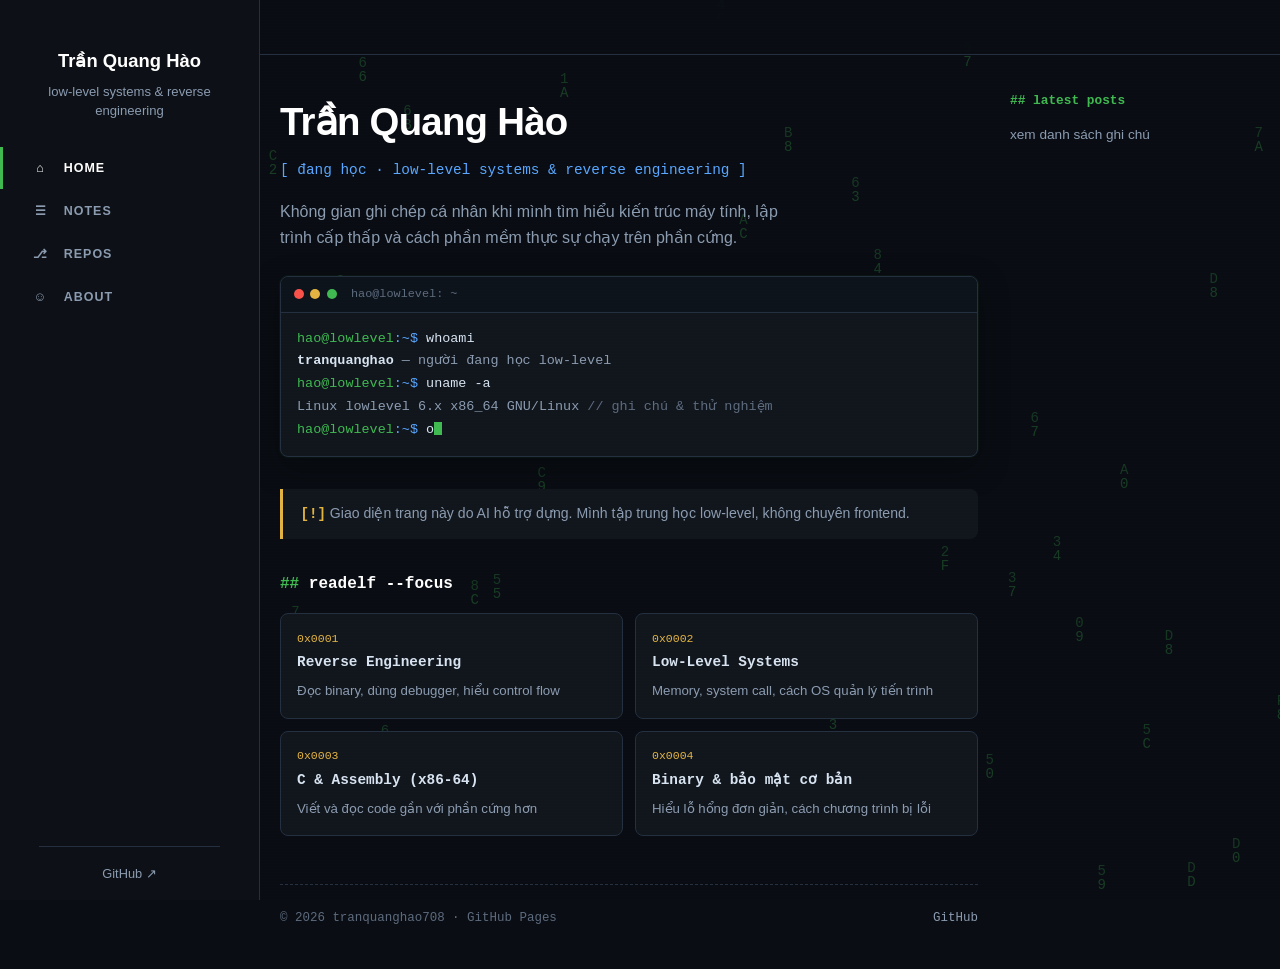
==== commit 744fd08a: "Update index.html" ====
--- a/index.html
+++ b/index.html
@@ -13,12 +13,7 @@
 <body>
 <canvas id="rain" aria-hidden="true"></canvas>
 <div class="container wide">
-  <div class="top-bar">
-    <nav class="nav">
-      <a href="index.html" class="logo"><span>~/</span>tranquanghao</a>
-      <ul class="nav-links"><li><a href="index.html" class="active">home</a></li><li><a href="notes.html">notes</a></li></ul>
-    </nav>
-  </div>
+  <div class="top-bar"><nav class="nav"></nav></div>
 
   <div class="home">
     <main>
@@ -33,6 +28,8 @@
         <div class="term-body">
           <div class="tl cmd"><span class="p">hao@lowlevel<em>:~$</em></span> <span class="t">whoami</span></div>
           <div class="tl out"><b>tranquanghao</b> — người đang học low-level</div>
+          <div class="tl cmd"><span class="p">hao@lowlevel<em>:~$</em></span> <span class="t">uname -a</span></div>
+          <div class="tl out">Linux lowlevel 6.x x86_64 GNU/Linux <span class="c">// ghi chú &amp; thử nghiệm</span></div>
           <div class="tl cmd"><span class="p">hao@lowlevel<em>:~$</em></span> <span class="t">objdump -d --no-show-raw-insn learning | head -4</span></div>
           <div class="tl out"><span class="n">401126</span> <span class="k">push</span>  rbp
 <span class="n">401127</span> <span class="k">mov</span>   rbp, rsp
@@ -45,8 +42,15 @@
 
       <div class="note"><b>[!]</b> Giao diện trang này do AI hỗ trợ dựng. Mình tập trung học low-level, không chuyên frontend.</div>
 
-      <h2 class="section-title">ls -t posts/</h2>
-      <div id="plist" class="plist"><div class="status" style="text-align:center;color:var(--dim)">Đang đọc posts/<span class="cur"></span></div></div>
+      <section>
+        <h2 class="section-title">readelf --focus</h2>
+        <ul class="focus-list">
+          <li class="focus-item"><span class="addr">0x0001</span><strong>Reverse Engineering</strong><span class="d">Đọc binary, dùng debugger, hiểu control flow</span></li>
+          <li class="focus-item"><span class="addr">0x0002</span><strong>Low-Level Systems</strong><span class="d">Memory, system call, cách OS quản lý tiến trình</span></li>
+          <li class="focus-item"><span class="addr">0x0003</span><strong>C &amp; Assembly (x86-64)</strong><span class="d">Viết và đọc code gần với phần cứng hơn</span></li>
+          <li class="focus-item"><span class="addr">0x0004</span><strong>Binary &amp; bảo mật cơ bản</strong><span class="d">Hiểu lỗ hổng đơn giản, cách chương trình bị lỗi</span></li>
+        </ul>
+      </section>
 
       <footer>
         <p>© 2026 tranquanghao708 · GitHub Pages</p>
@@ -55,9 +59,8 @@
     </main>
 
     <aside class="panel">
-      <section><h3>mới cập nhật</h3><div id="recent"><a>…</a></div></section>
-      <section id="chips-box" hidden><h3>chủ đề</h3><div class="chips" id="chips"></div></section>
-      <section id="repos"><h3>repos</h3><div id="repo-links"></div></section>
+      <section><h3>latest posts</h3><div id="recent"><a>…</a></div></section>
+      <section id="chips-box" hidden><h3>trending tags</h3><div class="chips" id="chips"></div></section>
     </aside>
   </div>
 </div>
@@ -68,57 +71,36 @@
   'use strict';
   LL.type(document.getElementById('term'));
   var S = window.SITE, esc = S.esc, $ = function (id) { return document.getElementById(id); };
-  var NAME = /^[a-zA-Z0-9][a-zA-Z0-9._-]{0,120}\.md$/;
-
-  $('repo-links').innerHTML = S.repos.map(function (r) {
-    return '<a href="' + S.gh + encodeURIComponent(r[0]) + '" target="_blank" rel="noopener noreferrer">' + esc(r[0]) +
-      ' <small style="color:var(--dim)">· ' + esc(r[1]) + '</small> ↗</a>';
-  }).join('');
+  var NAME = /^[a-zA-Z0-9][a-zA-Z0-9._-]{0,120}\.md$/, strip = function (v) { return v.trim().replace(/^["']|["']$/g, ''); };
 
   function info(text, name) {
-    var o = { name: name, title: name.replace(/\.md$/i, '').replace(/[-_]+/g, ' '), excerpt: '', tags: [], date: '' };
-    var fm = text.match(/^---\r?\n([\s\S]*?)\r?\n---\r?\n?/), body = text;
-    if (fm) {
-      body = text.slice(fm[0].length);
-      var t = fm[1].match(/^tags?\s*:\s*\[?(.*?)\]?\s*$/m), d = fm[1].match(/^date\s*:\s*(.+)$/m), ti = fm[1].match(/^title\s*:\s*(.+)$/m);
-      if (t) o.tags = t[1].split(',').map(function (x) { return x.trim().replace(/^["']|["']$/g, ''); }).filter(Boolean);
-      if (d) o.date = d[1].trim().replace(/^["']|["']$/g, '').slice(0, 10);
-      if (ti) o.title = ti[1].trim().replace(/^["']|["']$/g, '');
-    }
-    var h1 = body.match(/^#\s+(.+)$/m);
-    if (h1 && !(fm && /^title\s*:/m.test(fm[1]))) o.title = h1[1].trim();
-    var p = body.split(/\n\s*\n/).map(function (x) { return x.trim(); })
-      .filter(function (x) { return x && !/^(#|```|\||>|[-*+]\s|\d+\.\s|!\[|<|\$\$)/.test(x); })[0];
-    if (p) o.excerpt = p.replace(/[`*_~]/g, '').replace(/\[([^\]]+)\]\([^)]*\)/g, '$1').slice(0, 200);
+    var o = { name: name, title: name.replace(/\.md$/i, '').replace(/[-_]+/g, ' '), tags: [] };
+    var fm = text.match(/^---\r?\n([\s\S]*?)\r?\n---\r?\n?/), body = fm ? text.slice(fm[0].length) : text;
+    var ti = fm && fm[1].match(/^title\s*:\s*(.+)$/m), tg = fm && fm[1].match(/^tags?\s*:\s*\[?(.*?)\]?\s*$/m), h1 = body.match(/^#\s+(.+)$/m);
+    if (ti) o.title = strip(ti[1]); else if (h1) o.title = h1[1].trim();
+    if (tg) o.tags = tg[1].split(',').map(strip).filter(Boolean);
     return o;
   }
 
   fetch('https://api.github.com/repos/' + S.user + '/' + S.repo + '/contents/posts?ref=main', { headers: { Accept: 'application/vnd.github+json' } })
-    .then(function (r) { if (!r.ok) throw new Error('HTTP ' + r.status); return r.json(); })
+    .then(function (r) { if (!r.ok) throw new Error(r.status); return r.json(); })
     .then(function (files) {
-      var names = files.filter(function (f) { return f.type === 'file' && NAME.test(f.name); })
-        .map(function (f) { return f.name; }).sort().reverse().slice(0, 8);
-      if (!names.length) { $('plist').innerHTML = '<div class="empty">Chưa có bài trong <code>posts/</code>.</div>'; $('recent').innerHTML = '<a>(trống)</a>'; return; }
+      var names = files.filter(function (f) { return f.type === 'file' && NAME.test(f.name); }).map(function (f) { return f.name; }).sort().reverse().slice(0, 8);
+      if (!names.length) { $('recent').innerHTML = '<a>(chưa có bài)</a>'; return; }
       return Promise.all(names.map(function (n) {
         return fetch('posts/' + encodeURIComponent(n)).then(function (r) { return r.ok ? r.text() : ''; }).catch(function () { return ''; })
           .then(function (t) { return info(t, n); });
       })).then(function (list) {
-        var href = function (p) { return 'post.html?file=' + encodeURIComponent(p.name); };
-        $('plist').innerHTML = list.map(function (p) {
-          return '<a class="pcard" href="' + href(p) + '"><h2>' + esc(p.title) + '</h2>' + (p.excerpt ? '<p>' + esc(p.excerpt) + '</p>' : '') +
-            '<div class="pm">' + esc([p.date, p.tags.join(' · ')].filter(Boolean).join('  ·  ') || p.name) + '</div></a>';
+        $('recent').innerHTML = list.slice(0, 5).map(function (p) {
+          return '<a href="post.html?file=' + encodeURIComponent(p.name) + '">' + esc(p.title) + '</a>';
         }).join('');
-        $('recent').innerHTML = list.slice(0, 5).map(function (p) { return '<a href="' + href(p) + '">' + esc(p.title) + '</a>'; }).join('');
         var cnt = {};
         list.forEach(function (p) { p.tags.forEach(function (t) { cnt[t] = (cnt[t] || 0) + 1; }); });
         var tags = Object.keys(cnt).sort(function (a, b) { return cnt[b] - cnt[a]; }).slice(0, 12);
         if (tags.length) { $('chips').innerHTML = tags.map(function (t) { return '<span>' + esc(t) + '</span>'; }).join(''); $('chips-box').hidden = false; }
       });
     })
-    .catch(function (e) {
-      $('plist').innerHTML = '<div class="empty">Không đọc được danh sách bài (' + esc(e.message) + '). <a href="notes.html" style="color:var(--accent)">Mở trang ghi chú</a></div>';
-      $('recent').innerHTML = '<a href="notes.html">xem ghi chú</a>';
-    });
+    .catch(function () { $('recent').innerHTML = '<a href="notes.html">xem danh sách ghi chú</a>'; });
 })();
 </script>
 </body>
--- a/site.css
+++ b/site.css
@@ -0,0 +1,53 @@
+:root{--sb-w:260px;--sb-bg:#0d1117;--sb-bd:#243040;--sb-mu:#8b9bb0;--sb-ac:#58a6ff;--sb-gr:#3fb950}
+body.has-side{padding-left:var(--sb-w)}
+body.has-side .nav-links{display:none}
+
+/* Sidebar trái (giống Chirpy) */
+#sidebar{position:fixed;inset:0 auto 0 0;width:var(--sb-w);background:var(--sb-bg);border-right:1px solid var(--sb-bd);display:flex;flex-direction:column;align-items:center;padding:2rem 0 1rem;z-index:400;overflow-y:auto;font-family:-apple-system,BlinkMacSystemFont,"Segoe UI","Noto Sans",Helvetica,Arial,sans-serif}
+#sidebar .avatar{width:96px;height:96px;border-radius:50%;border:2px solid var(--sb-gr);object-fit:cover;box-shadow:0 0 0 4px rgba(63,185,80,.15);background:#11161d}
+#sidebar .site{margin-top:.9rem;font-size:1.15rem;font-weight:700;color:#fff;text-decoration:none}
+#sidebar .tag{margin:.3rem 1.2rem 1.6rem;text-align:center;color:var(--sb-mu);font-size:.82rem;line-height:1.5}
+#sidebar nav{width:100%}
+#sidebar nav a{display:flex;align-items:center;gap:.9rem;padding:.7rem 1.8rem;color:var(--sb-mu);text-decoration:none;font-size:.78rem;font-weight:600;letter-spacing:.08em;text-transform:uppercase;border-left:3px solid transparent}
+#sidebar nav a i{font-style:normal;width:1.1rem;text-align:center}
+#sidebar nav a:hover,#sidebar nav a.on{color:#fff;border-left-color:var(--sb-gr)}
+#sidebar .foot{margin-top:auto;padding-top:1rem;width:70%;border-top:1px solid var(--sb-bd);display:flex;justify-content:center;gap:1.1rem;font-size:.8rem}
+#sidebar .foot a{color:var(--sb-mu);text-decoration:none}
+#sidebar .foot a:hover{color:var(--sb-ac)}
+#sb-btn{display:none;position:fixed;right:14px;bottom:14px;z-index:500;width:44px;height:44px;border-radius:50%;border:1px solid var(--sb-bd);background:var(--sb-bg);color:#fff;font-size:1.2rem;cursor:pointer}
+
+/* Trang chủ: giữa + panel phải */
+.container.wide{max-width:1120px}
+.wide .nav{max-width:none}
+.home{display:grid;grid-template-columns:minmax(0,1fr) 250px;gap:2rem;align-items:start}
+.panel{position:sticky;top:76px;font-size:.85rem}
+.panel h3{font-family:var(--mono,monospace);font-size:.8rem;color:var(--sb-gr);margin:0 0 .6rem}
+.panel h3::before{content:"## "}
+.panel section{margin-bottom:1.6rem}
+.panel a{display:block;color:var(--muted,#8b9bb0);text-decoration:none;padding:.2rem 0;overflow-wrap:anywhere}
+.panel a:hover{color:var(--sb-ac)}
+.chips{display:flex;flex-wrap:wrap;gap:.4rem}
+.chips span{font-family:var(--mono,monospace);font-size:.72rem;border:1px solid var(--sb-bd);border-radius:6px;padding:.1rem .5rem;color:var(--sb-mu)}
+.plist{display:grid;gap:.8rem}
+.pcard{display:block;background:var(--card,#11161d);border:1px solid var(--sb-bd);border-radius:8px;padding:1rem 1.2rem;text-decoration:none;color:inherit;transition:border-color .2s,transform .2s}
+.pcard:hover{border-color:var(--sb-ac);transform:translateY(-2px)}
+.pcard h2{font-size:1.1rem;color:#fff;line-height:1.35;margin-bottom:.3rem}
+.pcard p{font-size:.88rem;color:var(--muted,#8b9bb0);display:-webkit-box;-webkit-line-clamp:2;-webkit-box-orient:vertical;overflow:hidden}
+.pm{font-family:var(--mono,monospace);font-size:.74rem;color:var(--dim,#5d6b7e);margin-top:.5rem}
+
+/* Mục lục bài (post.html) */
+#toc{display:none;position:fixed;top:80px;right:24px;width:220px;max-height:70vh;overflow:auto;border-left:1px solid var(--sb-bd);padding-left:1rem;font-size:.82rem}
+#toc b{display:block;color:#fff;margin-bottom:.5rem}
+#toc a{display:block;color:var(--sb-mu);text-decoration:none;padding:.2rem 0;overflow-wrap:anywhere}
+#toc a:hover{color:var(--sb-ac)}
+#toc a.d3{padding-left:.9rem}
+@media(min-width:1500px){#toc{display:block}}
+
+@media(max-width:1100px){.home{grid-template-columns:1fr}.panel{position:static}}
+@media(max-width:991px){
+  body.has-side{padding-left:0}
+  #sidebar{transform:translateX(-100%);transition:transform .25s}
+  body.sb-open #sidebar{transform:none}
+  #sb-btn{display:block}
+  body.has-side .nav-links{display:flex}
+}
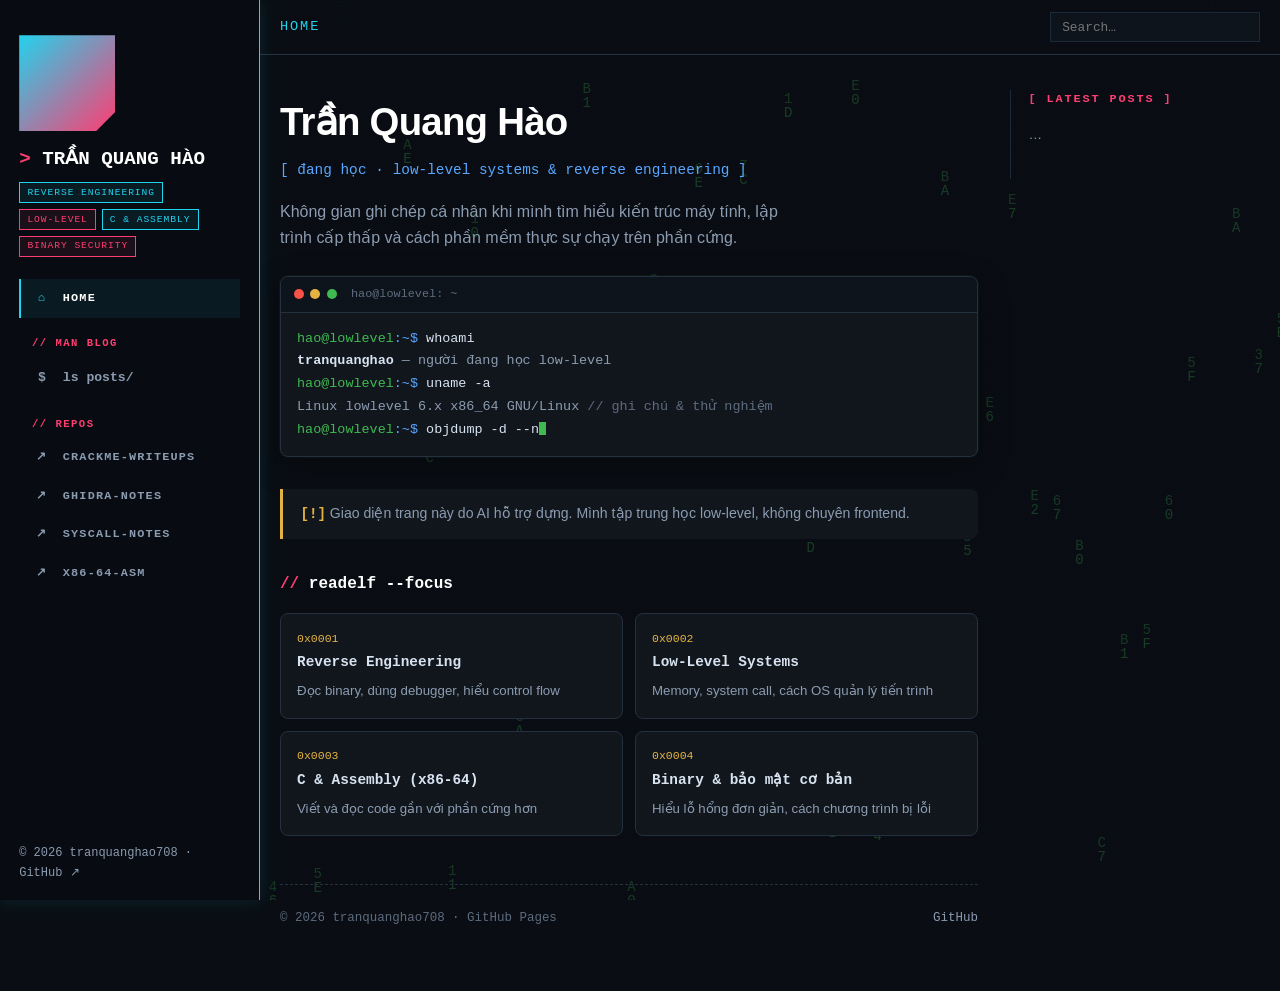
==== commit 1b1811ab: "Update index.html" ====
--- a/index.html
+++ b/index.html
@@ -66,41 +66,36 @@
 </div>
 <script src="ll.js"></script>
 <script src="site.js"></script>
+<script src="posts.js"></script>
 <script>
 (function () {
   'use strict';
   LL.type(document.getElementById('term'));
-  var S = window.SITE, esc = S.esc, $ = function (id) { return document.getElementById(id); };
-  var NAME = /^[a-zA-Z0-9][a-zA-Z0-9._-]{0,120}\.md$/, strip = function (v) { return v.trim().replace(/^["']|["']$/g, ''); };
+  var $ = function (id) { return document.getElementById(id); }, esc = POSTS.esc;
 
-  function info(text, name) {
-    var o = { name: name, title: name.replace(/\.md$/i, '').replace(/[-_]+/g, ' '), tags: [] };
-    var fm = text.match(/^---\r?\n([\s\S]*?)\r?\n---\r?\n?/), body = fm ? text.slice(fm[0].length) : text;
-    var ti = fm && fm[1].match(/^title\s*:\s*(.+)$/m), tg = fm && fm[1].match(/^tags?\s*:\s*\[?(.*?)\]?\s*$/m), h1 = body.match(/^#\s+(.+)$/m);
-    if (ti) o.title = strip(ti[1]); else if (h1) o.title = h1[1].trim();
-    if (tg) o.tags = tg[1].split(',').map(strip).filter(Boolean);
-    return o;
-  }
+  POSTS.loadAll().then(function (list) {
+    if (!list.length) { $('recent').innerHTML = '<a>(chưa có bài)</a>'; return; }
+    $('recent').innerHTML = list.slice(0, 5).map(function (p) {
+      return '<a href="' + esc(p.href) + '">' + esc(p.title) + '</a>';
+    }).join('');
 
-  fetch('https://api.github.com/repos/' + S.user + '/' + S.repo + '/contents/posts?ref=main', { headers: { Accept: 'application/vnd.github+json' } })
-    .then(function (r) { if (!r.ok) throw new Error(r.status); return r.json(); })
-    .then(function (files) {
-      var names = files.filter(function (f) { return f.type === 'file' && NAME.test(f.name); }).map(function (f) { return f.name; }).sort().reverse().slice(0, 8);
-      if (!names.length) { $('recent').innerHTML = '<a>(chưa có bài)</a>'; return; }
-      return Promise.all(names.map(function (n) {
-        return fetch('posts/' + encodeURIComponent(n)).then(function (r) { return r.ok ? r.text() : ''; }).catch(function () { return ''; })
-          .then(function (t) { return info(t, n); });
-      })).then(function (list) {
-        $('recent').innerHTML = list.slice(0, 5).map(function (p) {
-          return '<a href="post.html?file=' + encodeURIComponent(p.name) + '">' + esc(p.title) + '</a>';
-        }).join('');
-        var cnt = {};
-        list.forEach(function (p) { p.tags.forEach(function (t) { cnt[t] = (cnt[t] || 0) + 1; }); });
-        var tags = Object.keys(cnt).sort(function (a, b) { return cnt[b] - cnt[a]; }).slice(0, 12);
-        if (tags.length) { $('chips').innerHTML = tags.map(function (t) { return '<span>' + esc(t) + '</span>'; }).join(''); $('chips-box').hidden = false; }
-      });
-    })
-    .catch(function () { $('recent').innerHTML = '<a href="notes.html">xem danh sách ghi chú</a>'; });
+    var cnt = {}, label = {};
+    list.forEach(function (p) { p.tags.forEach(function (t) { var k = t.toLowerCase(); cnt[k] = (cnt[k] || 0) + 1; label[k] = label[k] || t; }); });
+    var keys = Object.keys(cnt).sort(function (a, b) { return cnt[b] - cnt[a]; }).slice(0, 12);
+    if (keys.length) {
+      $('chips').innerHTML = keys.map(function (k) {
+        return '<span data-tag="' + esc(label[k]) + '" style="cursor:pointer" role="link" tabindex="0">' + esc(label[k]) + '</span>';
+      }).join('');
+      $('chips-box').hidden = false;
+      var go = function (e) {
+        var el = e.target.closest('[data-tag]');
+        if (!el || (e.type === 'keydown' && e.key !== 'Enter')) return;
+        location.href = 'notes.html?tag=' + encodeURIComponent(el.getAttribute('data-tag'));
+      };
+      $('chips').addEventListener('click', go);
+      $('chips').addEventListener('keydown', go);
+    }
+  }).catch(function () { $('recent').innerHTML = '<a href="notes.html">xem danh sách ghi chú</a>'; });
 })();
 </script>
 </body>
--- a/site.css
+++ b/site.css
@@ -1,53 +1,62 @@
-:root{--sb-w:260px;--sb-bg:#0d1117;--sb-bd:#243040;--sb-mu:#8b9bb0;--sb-ac:#58a6ff;--sb-gr:#3fb950}
+:root{--sb-w:260px;--sb-bg:#080c12;--sb-bd:#1b2838;--sb-mu:#8b9bb0;--sb-ac:#22d3ee;--sb-gr:#22d3ee;--cy:#22d3ee;--pk:#ff3d71}
 body.has-side{padding-left:var(--sb-w)}
-body.has-side .nav-links{display:none}
+.section-title::before{content:"// ";color:var(--pk)}
 
-/* Sidebar trái (giống Chirpy) */
-#sidebar{position:fixed;inset:0 auto 0 0;width:var(--sb-w);background:var(--sb-bg);border-right:1px solid var(--sb-bd);display:flex;flex-direction:column;align-items:center;padding:2rem 0 1rem;z-index:400;overflow-y:auto;font-family:-apple-system,BlinkMacSystemFont,"Segoe UI","Noto Sans",Helvetica,Arial,sans-serif}
-#sidebar .avatar{width:96px;height:96px;border-radius:50%;border:2px solid var(--sb-gr);object-fit:cover;box-shadow:0 0 0 4px rgba(63,185,80,.15);background:#11161d}
-#sidebar .site{margin-top:.9rem;font-size:1.15rem;font-weight:700;color:#fff;text-decoration:none}
-#sidebar .tag{margin:.3rem 1.2rem 1.6rem;text-align:center;color:var(--sb-mu);font-size:.82rem;line-height:1.5}
-#sidebar nav{width:100%}
-#sidebar nav a{display:flex;align-items:center;gap:.9rem;padding:.7rem 1.8rem;color:var(--sb-mu);text-decoration:none;font-size:.78rem;font-weight:600;letter-spacing:.08em;text-transform:uppercase;border-left:3px solid transparent}
-#sidebar nav a i{font-style:normal;width:1.1rem;text-align:center}
-#sidebar nav a:hover,#sidebar nav a.on{color:#fff;border-left-color:var(--sb-gr)}
-#sidebar .foot{margin-top:auto;padding-top:1rem;width:70%;border-top:1px solid var(--sb-bd);display:flex;justify-content:center;gap:1.1rem;font-size:.8rem}
+/* Sidebar trái */
+#sidebar{position:fixed;inset:0 auto 0 0;width:var(--sb-w);background:var(--sb-bg);border-right:1px solid var(--cy);box-shadow:0 0 18px rgba(34,211,238,.12);display:flex;flex-direction:column;padding:2.2rem 1.2rem 1rem;z-index:400;overflow-y:auto;font-family:var(--mono,monospace)}
+#sidebar .avwrap{width:96px;height:96px;padding:2px;background:linear-gradient(135deg,var(--cy),var(--pk));clip-path:polygon(0 0,100% 0,100% 80%,80% 100%,0 100%)}
+#sidebar .avatar{display:block;width:100%;height:100%;object-fit:cover;background:#11161d;clip-path:polygon(0 0,100% 0,100% 80%,80% 100%,0 100%)}
+#sidebar .site{margin:1rem 0 .7rem;font-size:1.2rem;font-weight:700;color:#fff;text-decoration:none;text-transform:uppercase;line-height:1.25}
+#sidebar .site::before{content:"> ";color:var(--pk)}
+.sb-chips{display:flex;flex-wrap:wrap;gap:.35rem;margin-bottom:1.4rem}
+.sb-chips span{font-size:.6rem;letter-spacing:.1em;text-transform:uppercase;padding:.1rem .45rem;border:1px solid var(--cy);color:var(--cy);background:rgba(34,211,238,.08)}
+.sb-chips span:nth-child(even){border-color:var(--pk);color:var(--pk);background:rgba(255,61,113,.08)}
+#sidebar nav a{display:flex;gap:.8rem;align-items:center;padding:.6rem .8rem;color:var(--sb-mu);text-decoration:none;font-size:.74rem;font-weight:600;letter-spacing:.1em;text-transform:uppercase;border-left:2px solid transparent;overflow-wrap:anywhere}
+#sidebar nav a i{font-style:normal;width:1rem;text-align:center;color:var(--sb-mu)}
+#sidebar nav a:hover,#sidebar nav a.on{color:#fff;border-left-color:var(--cy);background:rgba(34,211,238,.07)}
+#sidebar nav a.on i,#sidebar nav a:hover i{color:var(--cy)}
+#sidebar nav h4{margin:1.1rem 0 .3rem .8rem;font-size:.66rem;letter-spacing:.14em;color:var(--pk);text-transform:uppercase}
+#sidebar nav h4::before{content:"// "}
+#sidebar nav a.cmd{text-transform:none;letter-spacing:0;font-size:.82rem}
+#sidebar .foot{margin-top:auto;padding-top:1rem;font-size:.75rem}
 #sidebar .foot a{color:var(--sb-mu);text-decoration:none}
-#sidebar .foot a:hover{color:var(--sb-ac)}
-#sb-btn{display:none;position:fixed;right:14px;bottom:14px;z-index:500;width:44px;height:44px;border-radius:50%;border:1px solid var(--sb-bd);background:var(--sb-bg);color:#fff;font-size:1.2rem;cursor:pointer}
+#sidebar .foot a:hover{color:var(--cy)}
+#sb-btn{display:none;position:fixed;right:14px;bottom:14px;z-index:500;width:44px;height:44px;border:1px solid var(--cy);background:var(--sb-bg);color:#fff;font-size:1.2rem;cursor:pointer}
 
-/* Trang chủ: giữa + panel phải */
-.container.wide{max-width:1120px}
-.wide .nav{max-width:none}
+/* Thanh trên: breadcrumb + search */
+.top-bar .nav{max-width:none}
+.crumb{font-family:var(--mono,monospace);font-size:.85rem;letter-spacing:.14em;text-transform:uppercase}
+.crumb a{color:var(--cy);text-decoration:none}
+.crumb i{color:var(--pk);font-style:normal;margin:0 .9rem}
+.crumb span{color:var(--sb-mu)}
+.srch input{width:210px;max-width:40vw;background:#0d131b;border:1px solid var(--sb-bd);color:#d7e3f0;font:.8rem var(--mono,monospace);padding:.4rem .7rem;outline:0}
+.srch input:focus{border-color:var(--cy)}
+
+/* Trang chủ */
+.container.wide{max-width:1180px}
 .home{display:grid;grid-template-columns:minmax(0,1fr) 250px;gap:2rem;align-items:start}
-.panel{position:sticky;top:76px;font-size:.85rem}
-.panel h3{font-family:var(--mono,monospace);font-size:.8rem;color:var(--sb-gr);margin:0 0 .6rem}
-.panel h3::before{content:"## "}
-.panel section{margin-bottom:1.6rem}
-.panel a{display:block;color:var(--muted,#8b9bb0);text-decoration:none;padding:.2rem 0;overflow-wrap:anywhere}
-.panel a:hover{color:var(--sb-ac)}
+.panel{position:sticky;top:76px;font-size:.85rem;border-left:1px solid var(--sb-bd);padding-left:1.1rem}
+.panel h3{font-family:var(--mono,monospace);font-size:.74rem;letter-spacing:.16em;text-transform:uppercase;color:var(--pk);margin:0 0 .7rem}
+.panel h3::before{content:"[ "}
+.panel h3::after{content:" ]"}
+.panel section{margin-bottom:1.8rem}
+.panel a{display:block;color:var(--sb-mu);text-decoration:none;padding:.22rem 0;overflow-wrap:anywhere}
+.panel a:hover{color:var(--cy)}
 .chips{display:flex;flex-wrap:wrap;gap:.4rem}
-.chips span{font-family:var(--mono,monospace);font-size:.72rem;border:1px solid var(--sb-bd);border-radius:6px;padding:.1rem .5rem;color:var(--sb-mu)}
-.plist{display:grid;gap:.8rem}
-.pcard{display:block;background:var(--card,#11161d);border:1px solid var(--sb-bd);border-radius:8px;padding:1rem 1.2rem;text-decoration:none;color:inherit;transition:border-color .2s,transform .2s}
-.pcard:hover{border-color:var(--sb-ac);transform:translateY(-2px)}
-.pcard h2{font-size:1.1rem;color:#fff;line-height:1.35;margin-bottom:.3rem}
-.pcard p{font-size:.88rem;color:var(--muted,#8b9bb0);display:-webkit-box;-webkit-line-clamp:2;-webkit-box-orient:vertical;overflow:hidden}
-.pm{font-family:var(--mono,monospace);font-size:.74rem;color:var(--dim,#5d6b7e);margin-top:.5rem}
+.chips span{font-family:var(--mono,monospace);font-size:.72rem;background:#11161d;border:1px solid var(--sb-bd);padding:.15rem .55rem;color:var(--sb-mu)}
 
 /* Mục lục bài (post.html) */
 #toc{display:none;position:fixed;top:80px;right:24px;width:220px;max-height:70vh;overflow:auto;border-left:1px solid var(--sb-bd);padding-left:1rem;font-size:.82rem}
-#toc b{display:block;color:#fff;margin-bottom:.5rem}
+#toc b{display:block;color:var(--pk);font-family:var(--mono,monospace);font-size:.74rem;letter-spacing:.14em;text-transform:uppercase;margin-bottom:.5rem}
 #toc a{display:block;color:var(--sb-mu);text-decoration:none;padding:.2rem 0;overflow-wrap:anywhere}
-#toc a:hover{color:var(--sb-ac)}
+#toc a:hover{color:var(--cy)}
 #toc a.d3{padding-left:.9rem}
 @media(min-width:1500px){#toc{display:block}}
 
-@media(max-width:1100px){.home{grid-template-columns:1fr}.panel{position:static}}
+@media(max-width:1100px){.home{grid-template-columns:1fr}.panel{position:static;border-left:0;padding-left:0}}
 @media(max-width:991px){
   body.has-side{padding-left:0}
   #sidebar{transform:translateX(-100%);transition:transform .25s}
   body.sb-open #sidebar{transform:none}
   #sb-btn{display:block}
-  body.has-side .nav-links{display:flex}
 }
